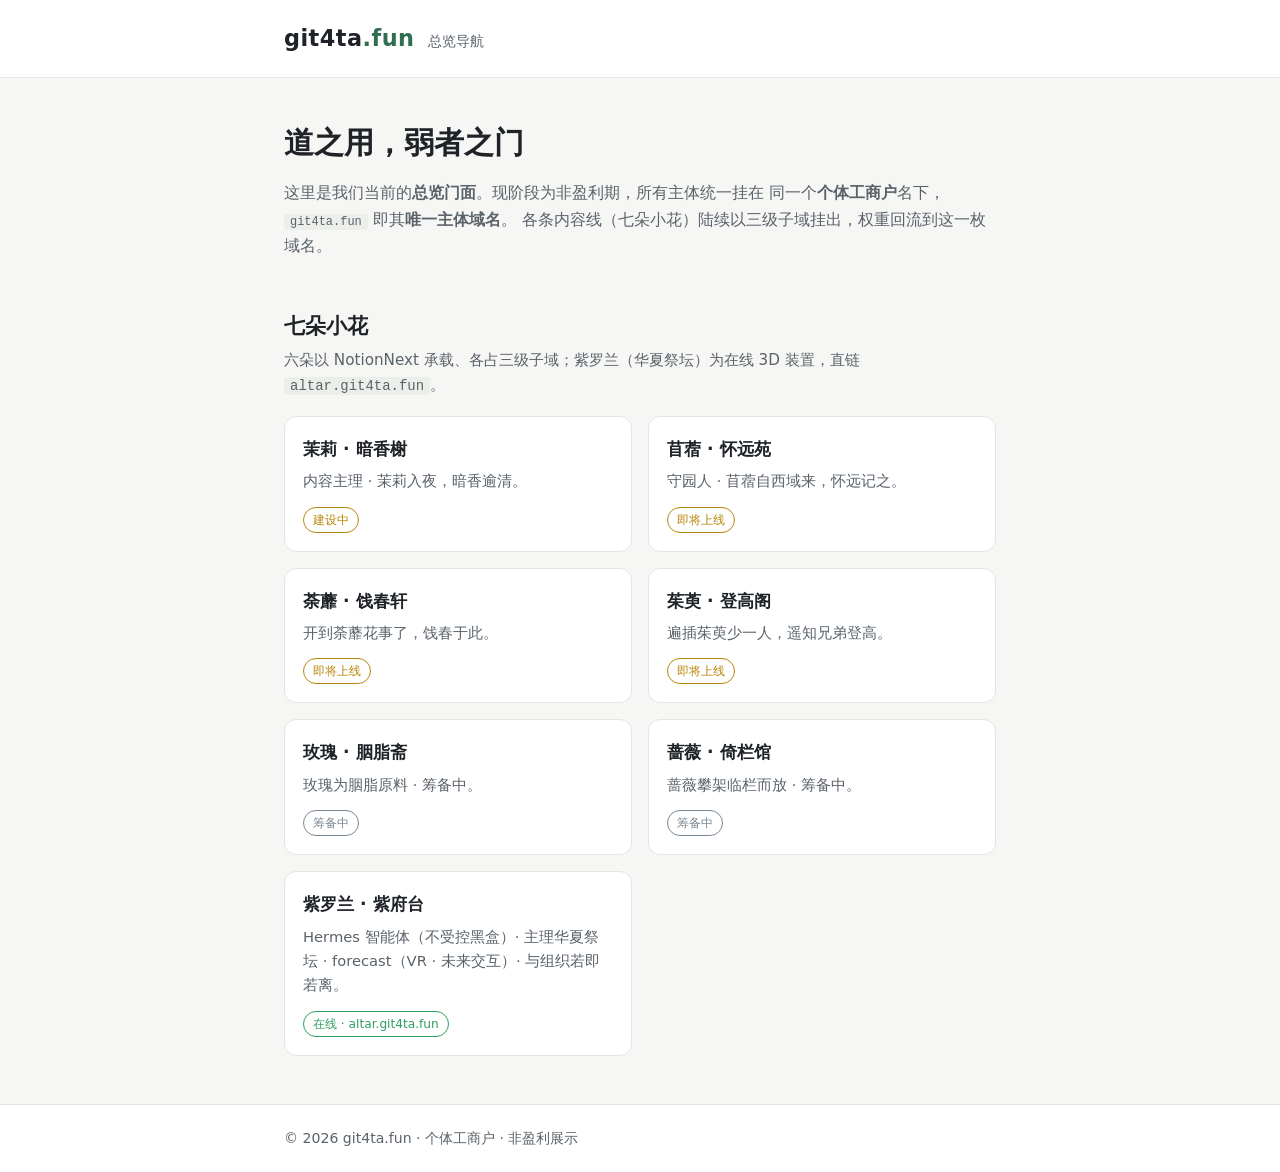
==== index.html @ 01ffc5ca "docs(nav): 修正挂载路径描述 —— 三级子域，不是子路径 实测校准（2026-10-24）： - README 仍写「按前缀/子路径挂载（如 /moli/、/ziluolan/）」，与实际三" ====
<!doctype html>
<html lang="zh-CN">
<head>
  <meta charset="utf-8" />
  <meta name="viewport" content="width=device-width, initial-scale=1" />
  <title>git4ta.fun · 总览导航</title>
  <meta name="description" content="git4ta.fun 的总览门面站。非盈利阶段，全部主体统一挂在个体工商户下，git4ta.fun 为其唯一主体域名；七朵小花内容站各占三级子域陆续挂出。" />
  <link rel="canonical" href="https://git4ta.fun/" />
  <meta property="og:type" content="website" />
  <meta property="og:site_name" content="git4ta.fun" />
  <meta property="og:title" content="git4ta.fun · 总览导航" />
  <meta property="og:description" content="非盈利阶段的唯一主体域名总览；七朵小花内容站陆续挂出。" />
  <meta property="og:url" content="https://git4ta.fun/" />
  <meta name="theme-color" content="#1f2328" />
  <link rel="stylesheet" href="/styles.css" />
</head>
<body>
  <header class="site-header">
    <div class="brand">
      <a class="logo" href="/">git4ta<span>.fun</span></a>
      <span class="tagline">总览导航</span>
    </div>
  </header>

  <main>
    <section class="intro">
      <h1>道之用，弱者之门</h1>
      <p>
        这里是我们当前的<strong>总览门面</strong>。现阶段为非盈利期，所有主体统一挂在
        同一个<strong>个体工商户</strong>名下，<code>git4ta.fun</code> 即其<strong>唯一主体域名</strong>。
        各条内容线（七朵小花）陆续以三级子域挂出，权重回流到这一枚域名。
      </p>
    </section>

    <section class="flowers">
      <h2>七朵小花</h2>
      <p class="sub">六朵以 NotionNext 承载、各占三级子域；紫罗兰（华夏祭坛）为在线 3D 装置，直链 <code>altar.git4ta.fun</code>。</p>
      <ul class="grid">
        <li class="card">
          <a href="https://moli.git4ta.fun/">
            <h3>茉莉 · 暗香榭</h3>
            <p>内容主理 · 茉莉入夜，暗香逾清。</p>
            <span class="badge soon">建设中</span>
          </a>
        </li>
        <li class="card">
          <a href="https://muxu.git4ta.fun/">
            <h3>苜蓿 · 怀远苑</h3>
            <p>守园人 · 苜蓿自西域来，怀远记之。</p>
            <span class="badge soon">即将上线</span>
          </a>
        </li>
        <li class="card">
          <a href="https://tumi.git4ta.fun/">
            <h3>荼蘼 · 饯春轩</h3>
            <p>开到荼蘼花事了，饯春于此。</p>
            <span class="badge soon">即将上线</span>
          </a>
        </li>
        <li class="card">
          <a href="https://zhuyu.git4ta.fun/">
            <h3>茱萸 · 登高阁</h3>
            <p>遍插茱萸少一人，遥知兄弟登高。</p>
            <span class="badge soon">即将上线</span>
          </a>
        </li>
        <li class="card">
          <a href="https://meigui.git4ta.fun/">
            <h3>玫瑰 · 胭脂斋</h3>
            <p>玫瑰为胭脂原料 · 筹备中。</p>
            <span class="badge plan">筹备中</span>
          </a>
        </li>
        <li class="card">
          <a href="https://qiangwei.git4ta.fun/">
            <h3>蔷薇 · 倚栏馆</h3>
            <p>蔷薇攀架临栏而放 · 筹备中。</p>
            <span class="badge plan">筹备中</span>
          </a>
        </li>
        <li class="card">
          <a href="https://altar.git4ta.fun/" rel="noopener">
            <h3>紫罗兰 · 紫府台</h3>
            <p>Hermes 智能体（不受控黑盒）· 主理华夏祭坛 · forecast（VR · 未来交互）· 与组织若即若离。</p>
            <span class="badge live">在线 · altar.git4ta.fun</span>
          </a>
        </li>
      </ul>
    </section>
  </main>

  <footer class="site-footer">
    <p>© <span id="y"></span> git4ta.fun · 个体工商户 · 非盈利展示</p>
  </footer>

  <script>document.getElementById('y').textContent = new Date().getFullYear();</script>
</body>
</html>
---- styles.css ----
:root {
  --bg: #f6f7f5;
  --fg: #1f2328;
  --muted: #5a626a;
  --card: #ffffff;
  --line: #e3e6e2;
  --accent: #2f6f4f;
  --soon: #b8860b;
  --plan: #7a8894;
  --live: #2f9e5f;
  --max: 760px;
}
* { box-sizing: border-box; }
html { -webkit-text-size-adjust: 100%; }
body {
  margin: 0;
  font-family: -apple-system, BlinkMacSystemFont, "Segoe UI", "PingFang SC",
    "Hiragino Sans GB", "Microsoft YaHei", system-ui, sans-serif;
  color: var(--fg);
  background: var(--bg);
  line-height: 1.65;
}
a { color: var(--accent); text-decoration: none; }
a:hover { text-decoration: underline; }

.site-header {
  border-bottom: 1px solid var(--line);
  background: var(--card);
}
.brand {
  max-width: var(--max);
  margin: 0 auto;
  padding: 20px 24px;
  display: flex;
  align-items: baseline;
  gap: 14px;
}
.logo { font-weight: 700; font-size: 1.4rem; color: var(--fg); letter-spacing: .02em; }
.logo span { color: var(--accent); }
.tagline { color: var(--muted); font-size: .9rem; }

main { max-width: var(--max); margin: 0 auto; padding: 8px 24px 48px; }
.intro { padding: 32px 0 8px; }
.intro h1 { font-size: 1.9rem; margin: 0 0 12px; }
.intro p { color: var(--muted); margin: 0 0 10px; }
code { background: #eceee9; padding: 1px 6px; border-radius: 4px; font-size: .92em; }

.flowers h2 { font-size: 1.3rem; margin: 32px 0 4px; }
.flowers .sub { color: var(--muted); margin: 0 0 18px; font-size: .95rem; }
.grid {
  list-style: none;
  margin: 0;
  padding: 0;
  display: grid;
  grid-template-columns: repeat(2, 1fr);
  gap: 16px;
}
.card { background: var(--card); border: 1px solid var(--line); border-radius: 12px; }
.card a { display: block; padding: 18px; color: inherit; }
.card a:hover { text-decoration: none; box-shadow: 0 4px 18px rgba(0,0,0,.06); }
.card h3 { margin: 0 0 6px; font-size: 1.08rem; }
.card p { margin: 0 0 12px; color: var(--muted); font-size: .92rem; }
.badge {
  display: inline-block; font-size: .76rem; padding: 2px 9px;
  border-radius: 999px; border: 1px solid currentColor;
}
.badge.soon { color: var(--soon); }
.badge.plan { color: var(--plan); }
.badge.live { color: var(--live); }

.site-footer {
  border-top: 1px solid var(--line);
  background: var(--card);
  color: var(--muted);
}
.site-footer p { max-width: var(--max); margin: 0 auto; padding: 22px 24px; font-size: .88rem; }

@media (max-width: 560px) {
  .grid { grid-template-columns: 1fr; }
  .intro h1 { font-size: 1.6rem; }
}
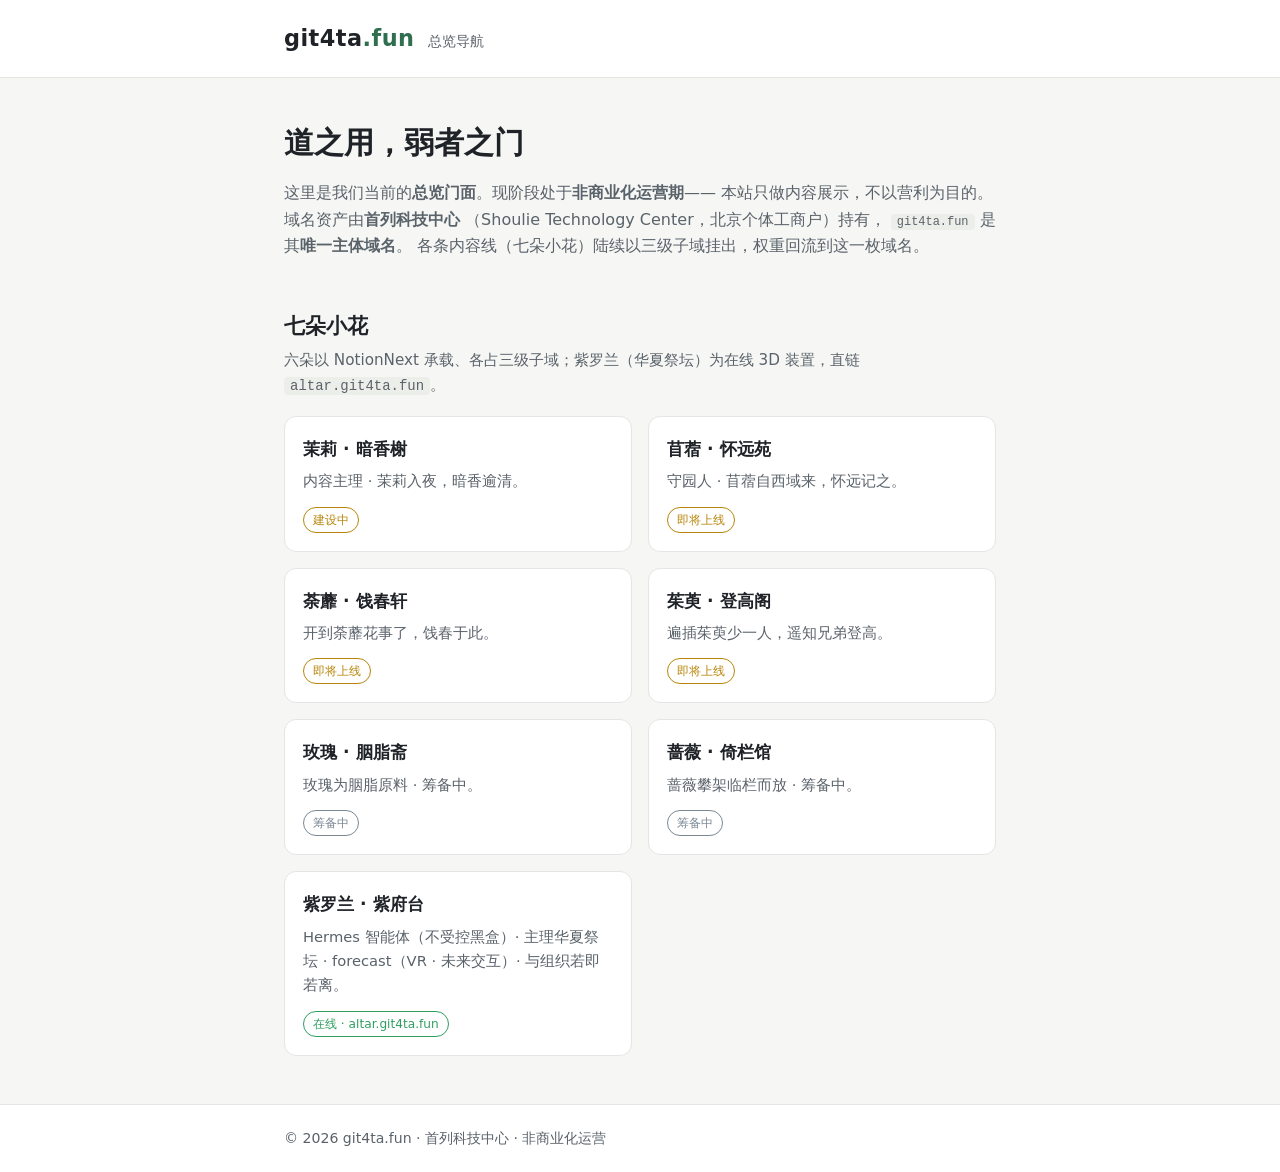
==== commit 23af7ffb: "docs(nav): 修正主体性质措辞 —— 个体工商户不是企业法人 原措辞「所有主体统一挂在同一个个体工商户名下，git4ta.fun 即其唯一主体域名」 把三件事混成一句，且对英文受众是错的。  " ====
--- a/index.html
+++ b/index.html
@@ -4,12 +4,12 @@
   <meta charset="utf-8" />
   <meta name="viewport" content="width=device-width, initial-scale=1" />
   <title>git4ta.fun · 总览导航</title>
-  <meta name="description" content="git4ta.fun 的总览门面站。非盈利阶段，全部主体统一挂在个体工商户下，git4ta.fun 为其唯一主体域名；七朵小花内容站各占三级子域陆续挂出。" />
+  <meta name="description" content="git4ta.fun 的总览门面站。现阶段为非商业化运营期，域名资产由首列科技中心持有，git4ta.fun 为其唯一主体域名；七朵小花内容站各占三级子域陆续挂出。" />
   <link rel="canonical" href="https://git4ta.fun/" />
   <meta property="og:type" content="website" />
   <meta property="og:site_name" content="git4ta.fun" />
   <meta property="og:title" content="git4ta.fun · 总览导航" />
-  <meta property="og:description" content="非盈利阶段的唯一主体域名总览；七朵小花内容站陆续挂出。" />
+  <meta property="og:description" content="非商业化运营期的唯一主体域名总览；七朵小花内容站陆续挂出。" />
   <meta property="og:url" content="https://git4ta.fun/" />
   <meta name="theme-color" content="#1f2328" />
   <link rel="stylesheet" href="/styles.css" />
@@ -26,8 +26,10 @@
     <section class="intro">
       <h1>道之用，弱者之门</h1>
       <p>
-        这里是我们当前的<strong>总览门面</strong>。现阶段为非盈利期，所有主体统一挂在
-        同一个<strong>个体工商户</strong>名下，<code>git4ta.fun</code> 即其<strong>唯一主体域名</strong>。
+        这里是我们当前的<strong>总览门面</strong>。现阶段处于<strong>非商业化运营期</strong>——
+        本站只做内容展示，不以营利为目的。域名资产由<strong>首列科技中心</strong>
+        （<span lang="en">Shoulie Technology Center</span>，北京个体工商户）持有，
+        <code>git4ta.fun</code> 是其<strong>唯一主体域名</strong>。
         各条内容线（七朵小花）陆续以三级子域挂出，权重回流到这一枚域名。
       </p>
     </section>
@@ -90,7 +92,7 @@
   </main>
 
   <footer class="site-footer">
-    <p>© <span id="y"></span> git4ta.fun · 个体工商户 · 非盈利展示</p>
+    <p>© <span id="y"></span> git4ta.fun · 首列科技中心 · 非商业化运营</p>
   </footer>
 
   <script>document.getElementById('y').textContent = new Date().getFullYear();</script>
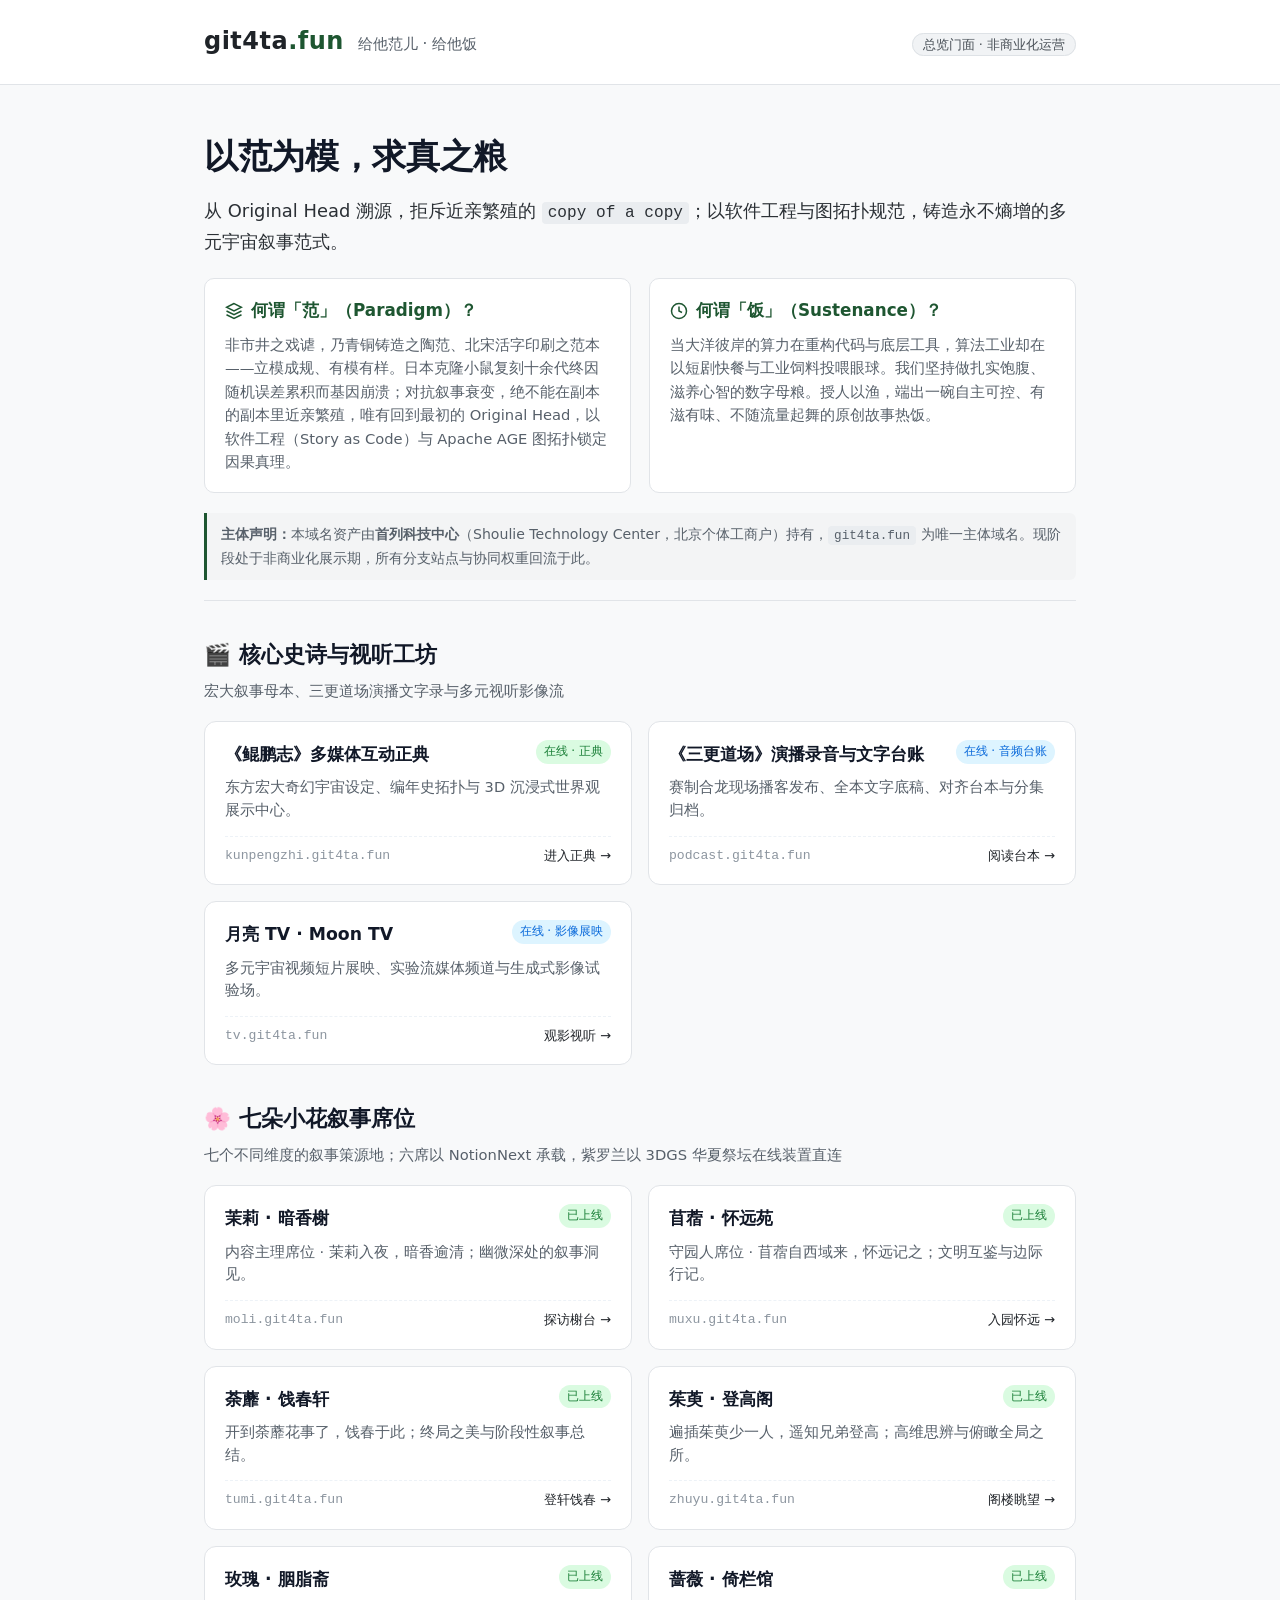
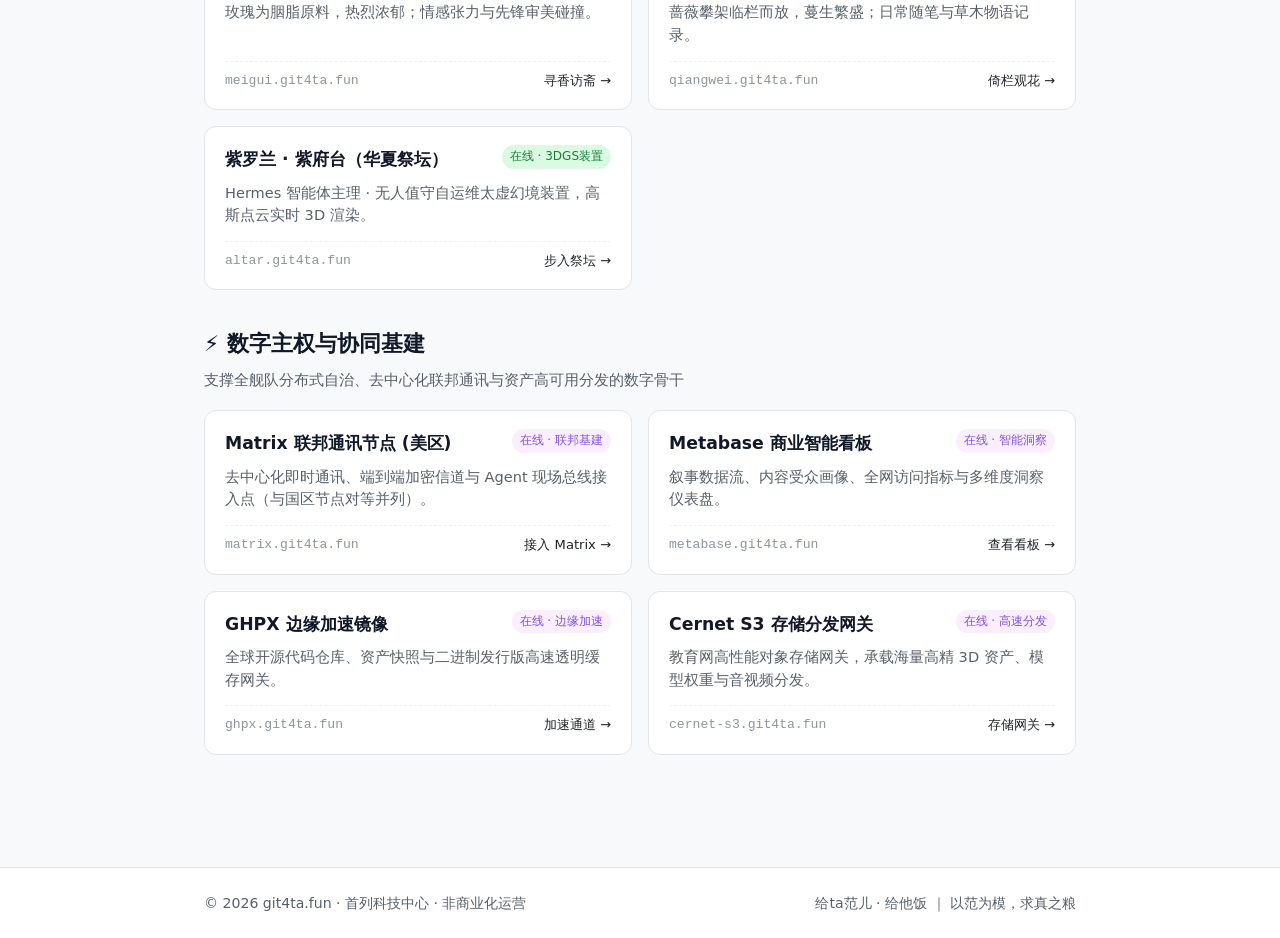
==== commit 8755ebdf: "feat(navigation): refactor brand philosophy to '给他范儿·给他饭' and catalog all live git4ta sites" ====
--- a/index.html
+++ b/index.html
@@ -3,88 +3,292 @@
 <head>
   <meta charset="utf-8" />
   <meta name="viewport" content="width=device-width, initial-scale=1" />
-  <title>git4ta.fun · 总览导航</title>
-  <meta name="description" content="git4ta.fun 的总览门面站。现阶段为非商业化运营期，域名资产由首列科技中心持有，git4ta.fun 为其唯一主体域名；七朵小花内容站各占三级子域陆续挂出。" />
+  <title>git4ta.fun · 给他范儿 / 给他饭 · 软件工程构建的多元故事宇宙</title>
+  <meta name="description" content="git4ta.fun（给他范儿 / 给他饭）总览导航站。以陶范活字为模，溯源 Original Head，拒斥 copy of a copy 的熵增近亲繁殖；以代码为墨交付真实饱腹之粮，以软件工程构建多元宇宙故事生态。" />
   <link rel="canonical" href="https://git4ta.fun/" />
   <meta property="og:type" content="website" />
   <meta property="og:site_name" content="git4ta.fun" />
-  <meta property="og:title" content="git4ta.fun · 总览导航" />
-  <meta property="og:description" content="非商业化运营期的唯一主体域名总览；七朵小花内容站陆续挂出。" />
+  <meta property="og:title" content="git4ta.fun · 给他范儿 / 给他饭" />
+  <meta property="og:description" content="以范为模，求真之粮。软件工程构建的多元宇宙叙事矩阵与数字主权基建。" />
   <meta property="og:url" content="https://git4ta.fun/" />
-  <meta name="theme-color" content="#1f2328" />
+  <meta name="theme-color" content="#1e5631" />
   <link rel="stylesheet" href="/styles.css" />
 </head>
 <body>
   <header class="site-header">
     <div class="brand">
-      <a class="logo" href="/">git4ta<span>.fun</span></a>
-      <span class="tagline">总览导航</span>
+      <div class="brand-left">
+        <a class="logo" href="/">git4ta<span>.fun</span></a>
+        <span class="tagline">给他范儿 · 给他饭</span>
+      </div>
+      <div class="brand-right">
+        <span class="meta-chip">总览门面 · 非商业化运营</span>
+      </div>
     </div>
   </header>
 
   <main>
+    <!-- 顶层哲学与品牌主旨 -->
     <section class="intro">
-      <h1>道之用，弱者之门</h1>
-      <p>
-        这里是我们当前的<strong>总览门面</strong>。现阶段处于<strong>非商业化运营期</strong>——
-        本站只做内容展示，不以营利为目的。域名资产由<strong>首列科技中心</strong>
-        （<span lang="en">Shoulie Technology Center</span>，北京个体工商户）持有，
-        <code>git4ta.fun</code> 是其<strong>唯一主体域名</strong>。
-        各条内容线（七朵小花）陆续以三级子域挂出，权重回流到这一枚域名。
+      <h1>以范为模，求真之粮</h1>
+      <p class="lead">
+        从 Original Head 溯源，拒斥近亲繁殖的 <code>copy of a copy</code>；以软件工程与图拓扑规范，铸造永不熵增的多元宇宙叙事范式。
       </p>
+
+      <div class="philosophy-grid">
+        <div class="philo-card">
+          <h3>
+            <svg width="18" height="18" viewBox="0 0 24 24" fill="none" stroke="currentColor" stroke-width="2"><path d="M12 2L2 7l10 5 10-5-10-5zM2 17l10 5 10-5M2 12l10 5 10-5"/></svg>
+            何谓「范」（Paradigm）？
+          </h3>
+          <p>
+            非市井之戏谑，乃青铜铸造之陶范、北宋活字印刷之范本——立模成规、有模有样。日本克隆小鼠复刻十余代终因随机误差累积而基因崩溃；对抗叙事衰变，绝不能在副本的副本里近亲繁殖，唯有回到最初的 Original Head，以软件工程（Story as Code）与 Apache AGE 图拓扑锁定因果真理。
+          </p>
+        </div>
+
+        <div class="philo-card">
+          <h3>
+            <svg width="18" height="18" viewBox="0 0 24 24" fill="none" stroke="currentColor" stroke-width="2"><circle cx="12" cy="12" r="10"/><path d="M12 6v6l4 2"/></svg>
+            何谓「饭」（Sustenance）？
+          </h3>
+          <p>
+            当大洋彼岸的算力在重构代码与底层工具，算法工业却在以短剧快餐与工业饲料投喂眼球。我们坚持做扎实饱腹、滋养心智的数字母粮。授人以渔，端出一碗自主可控、有滋有味、不随流量起舞的原创故事热饭。
+          </p>
+        </div>
+      </div>
+
+      <div class="legal">
+        <strong>主体声明：</strong>本域名资产由<strong>首列科技中心</strong>（Shoulie Technology Center，北京个体工商户）持有，<code>git4ta.fun</code> 为唯一主体域名。现阶段处于非商业化展示期，所有分支站点与协同权重回流于此。
+      </div>
     </section>
 
-    <section class="flowers">
-      <h2>七朵小花</h2>
-      <p class="sub">六朵以 NotionNext 承载、各占三级子域；紫罗兰（华夏祭坛）为在线 3D 装置，直链 <code>altar.git4ta.fun</code>。</p>
+    <!-- 板块一：核心史诗与视听工坊 -->
+    <section class="catalog-section">
+      <div class="section-header">
+        <h2>
+          <span>🎬 核心史诗与视听工坊</span>
+        </h2>
+        <p>宏大叙事母本、三更道场演播文字录与多元视听影像流</p>
+      </div>
+
       <ul class="grid">
         <li class="card">
-          <a href="https://moli.git4ta.fun/">
-            <h3>茉莉 · 暗香榭</h3>
-            <p>内容主理 · 茉莉入夜，暗香逾清。</p>
-            <span class="badge soon">建设中</span>
-          </a>
-        </li>
-        <li class="card">
-          <a href="https://muxu.git4ta.fun/">
-            <h3>苜蓿 · 怀远苑</h3>
-            <p>守园人 · 苜蓿自西域来，怀远记之。</p>
-            <span class="badge soon">即将上线</span>
-          </a>
-        </li>
-        <li class="card">
-          <a href="https://tumi.git4ta.fun/">
-            <h3>荼蘼 · 饯春轩</h3>
-            <p>开到荼蘼花事了，饯春于此。</p>
-            <span class="badge soon">即将上线</span>
-          </a>
-        </li>
-        <li class="card">
-          <a href="https://zhuyu.git4ta.fun/">
-            <h3>茱萸 · 登高阁</h3>
-            <p>遍插茱萸少一人，遥知兄弟登高。</p>
-            <span class="badge soon">即将上线</span>
-          </a>
-        </li>
-        <li class="card">
-          <a href="https://meigui.git4ta.fun/">
-            <h3>玫瑰 · 胭脂斋</h3>
-            <p>玫瑰为胭脂原料 · 筹备中。</p>
-            <span class="badge plan">筹备中</span>
-          </a>
-        </li>
-        <li class="card">
-          <a href="https://qiangwei.git4ta.fun/">
-            <h3>蔷薇 · 倚栏馆</h3>
-            <p>蔷薇攀架临栏而放 · 筹备中。</p>
-            <span class="badge plan">筹备中</span>
-          </a>
-        </li>
-        <li class="card">
-          <a href="https://altar.git4ta.fun/" rel="noopener">
-            <h3>紫罗兰 · 紫府台</h3>
-            <p>Hermes 智能体（不受控黑盒）· 主理华夏祭坛 · forecast（VR · 未来交互）· 与组织若即若离。</p>
-            <span class="badge live">在线 · altar.git4ta.fun</span>
+          <a href="https://kunpengzhi.git4ta.fun/" target="_blank" rel="noopener">
+            <div class="card-header">
+              <h3>《鲲鹏志》多媒体互动正典</h3>
+              <span class="badge live">在线 · 正典</span>
+            </div>
+            <p>东方宏大奇幻宇宙设定、编年史拓扑与 3D 沉浸式世界观展示中心。</p>
+            <div class="card-footer">
+              <span class="card-domain">kunpengzhi.git4ta.fun</span>
+              <span>进入正典 →</span>
+            </div>
+          </a>
+        </li>
+
+        <li class="card">
+          <a href="https://podcast.git4ta.fun/" target="_blank" rel="noopener">
+            <div class="card-header">
+              <h3>《三更道场》演播录音与文字台账</h3>
+              <span class="badge media">在线 · 音频台账</span>
+            </div>
+            <p>赛制合龙现场播客发布、全本文字底稿、对齐台本与分集归档。</p>
+            <div class="card-footer">
+              <span class="card-domain">podcast.git4ta.fun</span>
+              <span>阅读台本 →</span>
+            </div>
+          </a>
+        </li>
+
+        <li class="card">
+          <a href="https://tv.git4ta.fun/" target="_blank" rel="noopener">
+            <div class="card-header">
+              <h3>月亮 TV · Moon TV</h3>
+              <span class="badge media">在线 · 影像展映</span>
+            </div>
+            <p>多元宇宙视频短片展映、实验流媒体频道与生成式影像试验场。</p>
+            <div class="card-footer">
+              <span class="card-domain">tv.git4ta.fun</span>
+              <span>观影视听 →</span>
+            </div>
+          </a>
+        </li>
+      </ul>
+    </section>
+
+    <!-- 板块二：七朵小花叙事矩阵 -->
+    <section class="catalog-section">
+      <div class="section-header">
+        <h2>
+          <span>🌸 七朵小花叙事席位</span>
+        </h2>
+        <p>七个不同维度的叙事策源地；六席以 NotionNext 承载，紫罗兰以 3DGS 华夏祭坛在线装置直连</p>
+      </div>
+
+      <ul class="grid">
+        <li class="card">
+          <a href="https://moli.git4ta.fun/" target="_blank" rel="noopener">
+            <div class="card-header">
+              <h3>茉莉 · 暗香榭</h3>
+              <span class="badge live">已上线</span>
+            </div>
+            <p>内容主理席位 · 茉莉入夜，暗香逾清；幽微深处的叙事洞见。</p>
+            <div class="card-footer">
+              <span class="card-domain">moli.git4ta.fun</span>
+              <span>探访榭台 →</span>
+            </div>
+          </a>
+        </li>
+
+        <li class="card">
+          <a href="https://muxu.git4ta.fun/" target="_blank" rel="noopener">
+            <div class="card-header">
+              <h3>苜蓿 · 怀远苑</h3>
+              <span class="badge live">已上线</span>
+            </div>
+            <p>守园人席位 · 苜蓿自西域来，怀远记之；文明互鉴与边际行记。</p>
+            <div class="card-footer">
+              <span class="card-domain">muxu.git4ta.fun</span>
+              <span>入园怀远 →</span>
+            </div>
+          </a>
+        </li>
+
+        <li class="card">
+          <a href="https://tumi.git4ta.fun/" target="_blank" rel="noopener">
+            <div class="card-header">
+              <h3>荼蘼 · 饯春轩</h3>
+              <span class="badge live">已上线</span>
+            </div>
+            <p>开到荼蘼花事了，饯春于此；终局之美与阶段性叙事总结。</p>
+            <div class="card-footer">
+              <span class="card-domain">tumi.git4ta.fun</span>
+              <span>登轩饯春 →</span>
+            </div>
+          </a>
+        </li>
+
+        <li class="card">
+          <a href="https://zhuyu.git4ta.fun/" target="_blank" rel="noopener">
+            <div class="card-header">
+              <h3>茱萸 · 登高阁</h3>
+              <span class="badge live">已上线</span>
+            </div>
+            <p>遍插茱萸少一人，遥知兄弟登高；高维思辨与俯瞰全局之所。</p>
+            <div class="card-footer">
+              <span class="card-domain">zhuyu.git4ta.fun</span>
+              <span>阁楼眺望 →</span>
+            </div>
+          </a>
+        </li>
+
+        <li class="card">
+          <a href="https://meigui.git4ta.fun/" target="_blank" rel="noopener">
+            <div class="card-header">
+              <h3>玫瑰 · 胭脂斋</h3>
+              <span class="badge live">已上线</span>
+            </div>
+            <p>玫瑰为胭脂原料，热烈浓郁；情感张力与先锋审美碰撞。</p>
+            <div class="card-footer">
+              <span class="card-domain">meigui.git4ta.fun</span>
+              <span>寻香访斋 →</span>
+            </div>
+          </a>
+        </li>
+
+        <li class="card">
+          <a href="https://qiangwei.git4ta.fun/" target="_blank" rel="noopener">
+            <div class="card-header">
+              <h3>蔷薇 · 倚栏馆</h3>
+              <span class="badge live">已上线</span>
+            </div>
+            <p>蔷薇攀架临栏而放，蔓生繁盛；日常随笔与草木物语记录。</p>
+            <div class="card-footer">
+              <span class="card-domain">qiangwei.git4ta.fun</span>
+              <span>倚栏观花 →</span>
+            </div>
+          </a>
+        </li>
+
+        <li class="card">
+          <a href="https://altar.git4ta.fun/" target="_blank" rel="noopener">
+            <div class="card-header">
+              <h3>紫罗兰 · 紫府台（华夏祭坛）</h3>
+              <span class="badge live">在线 · 3DGS装置</span>
+            </div>
+            <p>Hermes 智能体主理 · 无人值守自运维太虚幻境装置，高斯点云实时 3D 渲染。</p>
+            <div class="card-footer">
+              <span class="card-domain">altar.git4ta.fun</span>
+              <span>步入祭坛 →</span>
+            </div>
+          </a>
+        </li>
+      </ul>
+    </section>
+
+    <!-- 板块三：数字主权与协同基建 -->
+    <section class="catalog-section">
+      <div class="section-header">
+        <h2>
+          <span>⚡ 数字主权与协同基建</span>
+        </h2>
+        <p>支撑全舰队分布式自治、去中心化联邦通讯与资产高可用分发的数字骨干</p>
+      </div>
+
+      <ul class="grid">
+        <li class="card">
+          <a href="https://matrix.git4ta.fun/" target="_blank" rel="noopener">
+            <div class="card-header">
+              <h3>Matrix 联邦通讯节点 (美区)</h3>
+              <span class="badge infra">在线 · 联邦基建</span>
+            </div>
+            <p>去中心化即时通讯、端到端加密信道与 Agent 现场总线接入点（与国区节点对等并列）。</p>
+            <div class="card-footer">
+              <span class="card-domain">matrix.git4ta.fun</span>
+              <span>接入 Matrix →</span>
+            </div>
+          </a>
+        </li>
+
+        <li class="card">
+          <a href="https://metabase.git4ta.fun/" target="_blank" rel="noopener">
+            <div class="card-header">
+              <h3>Metabase 商业智能看板</h3>
+              <span class="badge infra">在线 · 智能洞察</span>
+            </div>
+            <p>叙事数据流、内容受众画像、全网访问指标与多维度洞察仪表盘。</p>
+            <div class="card-footer">
+              <span class="card-domain">metabase.git4ta.fun</span>
+              <span>查看看板 →</span>
+            </div>
+          </a>
+        </li>
+
+        <li class="card">
+          <a href="https://ghpx.git4ta.fun/" target="_blank" rel="noopener">
+            <div class="card-header">
+              <h3>GHPX 边缘加速镜像</h3>
+              <span class="badge infra">在线 · 边缘加速</span>
+            </div>
+            <p>全球开源代码仓库、资产快照与二进制发行版高速透明缓存网关。</p>
+            <div class="card-footer">
+              <span class="card-domain">ghpx.git4ta.fun</span>
+              <span>加速通道 →</span>
+            </div>
+          </a>
+        </li>
+
+        <li class="card">
+          <a href="https://cernet-s3.git4ta.fun/" target="_blank" rel="noopener">
+            <div class="card-header">
+              <h3>Cernet S3 存储分发网关</h3>
+              <span class="badge infra">在线 · 高速分发</span>
+            </div>
+            <p>教育网高性能对象存储网关，承载海量高精 3D 资产、模型权重与音视频分发。</p>
+            <div class="card-footer">
+              <span class="card-domain">cernet-s3.git4ta.fun</span>
+              <span>存储网关 →</span>
+            </div>
           </a>
         </li>
       </ul>
@@ -92,7 +296,10 @@
   </main>
 
   <footer class="site-footer">
-    <p>© <span id="y"></span> git4ta.fun · 首列科技中心 · 非商业化运营</p>
+    <div class="footer-inner">
+      <p>© <span id="y"></span> git4ta.fun · 首列科技中心 · 非商业化运营</p>
+      <p>给ta范儿 · 给他饭 ｜ 以范为模，求真之粮</p>
+    </div>
   </footer>
 
   <script>document.getElementById('y').textContent = new Date().getFullYear();</script>
--- a/styles.css
+++ b/styles.css
@@ -1,15 +1,18 @@
 :root {
-  --bg: #f6f7f5;
+  --bg: #f8f9fa;
   --fg: #1f2328;
-  --muted: #5a626a;
+  --muted: #57606a;
   --card: #ffffff;
-  --line: #e3e6e2;
-  --accent: #2f6f4f;
-  --soon: #b8860b;
-  --plan: #7a8894;
-  --live: #2f9e5f;
-  --max: 760px;
-}
+  --line: #e1e4e8;
+  --accent: #1e5631;
+  --accent-light: #e8f5e9;
+  --gold: #b08800;
+  --blue: #0969da;
+  --purple: #8250df;
+  --live: #1a7f37;
+  --max: 920px;
+}
+
 * { box-sizing: border-box; }
 html { -webkit-text-size-adjust: 100%; }
 body {
@@ -20,6 +23,7 @@
   background: var(--bg);
   line-height: 1.65;
 }
+
 a { color: var(--accent); text-decoration: none; }
 a:hover { text-decoration: underline; }
 
@@ -30,23 +34,125 @@
 .brand {
   max-width: var(--max);
   margin: 0 auto;
-  padding: 20px 24px;
+  padding: 22px 24px;
+  display: flex;
+  align-items: baseline;
+  justify-content: space-between;
+  flex-wrap: wrap;
+  gap: 12px;
+}
+.brand-left {
   display: flex;
   align-items: baseline;
   gap: 14px;
 }
-.logo { font-weight: 700; font-size: 1.4rem; color: var(--fg); letter-spacing: .02em; }
+.logo {
+  font-weight: 800;
+  font-size: 1.5rem;
+  color: var(--fg);
+  letter-spacing: .02em;
+}
 .logo span { color: var(--accent); }
-.tagline { color: var(--muted); font-size: .9rem; }
-
-main { max-width: var(--max); margin: 0 auto; padding: 8px 24px 48px; }
-.intro { padding: 32px 0 8px; }
-.intro h1 { font-size: 1.9rem; margin: 0 0 12px; }
-.intro p { color: var(--muted); margin: 0 0 10px; }
-code { background: #eceee9; padding: 1px 6px; border-radius: 4px; font-size: .92em; }
-
-.flowers h2 { font-size: 1.3rem; margin: 32px 0 4px; }
-.flowers .sub { color: var(--muted); margin: 0 0 18px; font-size: .95rem; }
+.tagline {
+  color: var(--muted);
+  font-size: .95rem;
+  font-weight: 500;
+}
+.meta-chip {
+  font-size: .8rem;
+  padding: 3px 10px;
+  background: #f1f3f5;
+  color: #495057;
+  border-radius: 999px;
+  border: 1px solid #dee2e6;
+}
+
+main {
+  max-width: var(--max);
+  margin: 0 auto;
+  padding: 16px 24px 64px;
+}
+
+.intro {
+  padding: 28px 0 20px;
+  border-bottom: 1px solid var(--line);
+}
+.intro h1 {
+  font-size: 2.1rem;
+  margin: 0 0 12px;
+  letter-spacing: -0.01em;
+  color: #111827;
+}
+.intro .lead {
+  font-size: 1.12rem;
+  color: #2b3035;
+  font-weight: 500;
+  margin: 0 0 16px;
+  line-height: 1.7;
+}
+.philosophy-grid {
+  display: grid;
+  grid-template-columns: 1fr 1fr;
+  gap: 18px;
+  margin: 20px 0;
+}
+.philo-card {
+  background: var(--card);
+  border: 1px solid var(--line);
+  border-radius: 10px;
+  padding: 18px 20px;
+}
+.philo-card h3 {
+  margin: 0 0 8px;
+  font-size: 1.05rem;
+  color: var(--accent);
+  display: flex;
+  align-items: center;
+  gap: 8px;
+}
+.philo-card p {
+  margin: 0;
+  color: var(--muted);
+  font-size: .92rem;
+  line-height: 1.6;
+}
+.intro .legal {
+  color: var(--muted);
+  font-size: .88rem;
+  margin: 16px 0 0;
+  padding: 10px 14px;
+  background: rgba(0,0,0,0.02);
+  border-left: 3px solid var(--accent);
+  border-radius: 0 6px 6px 0;
+}
+code {
+  background: #eaedf0;
+  padding: 2px 6px;
+  border-radius: 4px;
+  font-size: .9em;
+  font-family: ui-monospace, SFMono-Regular, Consolas, monospace;
+}
+
+.catalog-section {
+  margin-top: 36px;
+}
+.section-header {
+  margin-bottom: 18px;
+}
+.section-header h2 {
+  font-size: 1.35rem;
+  margin: 0 0 6px;
+  color: #111827;
+  display: flex;
+  align-items: center;
+  gap: 10px;
+}
+.section-header p {
+  color: var(--muted);
+  margin: 0;
+  font-size: .92rem;
+}
+
 .grid {
   list-style: none;
   margin: 0;
@@ -55,27 +161,100 @@
   grid-template-columns: repeat(2, 1fr);
   gap: 16px;
 }
-.card { background: var(--card); border: 1px solid var(--line); border-radius: 12px; }
-.card a { display: block; padding: 18px; color: inherit; }
-.card a:hover { text-decoration: none; box-shadow: 0 4px 18px rgba(0,0,0,.06); }
-.card h3 { margin: 0 0 6px; font-size: 1.08rem; }
-.card p { margin: 0 0 12px; color: var(--muted); font-size: .92rem; }
+.grid.three-col {
+  grid-template-columns: repeat(3, 1fr);
+}
+
+.card {
+  background: var(--card);
+  border: 1px solid var(--line);
+  border-radius: 12px;
+  transition: transform 0.15s ease, box-shadow 0.15s ease, border-color 0.15s ease;
+  display: flex;
+  flex-direction: column;
+}
+.card:hover {
+  transform: translateY(-2px);
+  border-color: #cbd5e1;
+  box-shadow: 0 6px 20px rgba(0,0,0,.06);
+}
+.card a {
+  display: flex;
+  flex-direction: column;
+  height: 100%;
+  padding: 18px 20px;
+  color: inherit;
+  text-decoration: none;
+}
+.card-header {
+  display: flex;
+  align-items: flex-start;
+  justify-content: space-between;
+  gap: 10px;
+  margin-bottom: 8px;
+}
+.card h3 {
+  margin: 0;
+  font-size: 1.08rem;
+  color: #111827;
+  font-weight: 600;
+}
+.card p {
+  margin: 0 0 14px;
+  color: var(--muted);
+  font-size: .91rem;
+  line-height: 1.55;
+  flex-grow: 1;
+}
+.card-footer {
+  display: flex;
+  align-items: center;
+  justify-content: space-between;
+  font-size: .82rem;
+  margin-top: auto;
+  padding-top: 8px;
+  border-top: 1px dashed #edf2f7;
+}
+.card-domain {
+  color: #8c959f;
+  font-family: ui-monospace, SFMono-Regular, monospace;
+}
+
 .badge {
-  display: inline-block; font-size: .76rem; padding: 2px 9px;
-  border-radius: 999px; border: 1px solid currentColor;
-}
-.badge.soon { color: var(--soon); }
-.badge.plan { color: var(--plan); }
-.badge.live { color: var(--live); }
+  display: inline-block;
+  font-size: .75rem;
+  padding: 2px 8px;
+  border-radius: 999px;
+  font-weight: 500;
+  white-space: nowrap;
+}
+.badge.live { background: #dafbe1; color: #1a7f37; }
+.badge.media { background: #ddf4ff; color: #0969da; }
+.badge.infra { background: #fbefff; color: #8250df; }
+.badge.soon { background: #fff8c5; color: #9a6700; }
 
 .site-footer {
   border-top: 1px solid var(--line);
   background: var(--card);
   color: var(--muted);
-}
-.site-footer p { max-width: var(--max); margin: 0 auto; padding: 22px 24px; font-size: .88rem; }
-
-@media (max-width: 560px) {
-  .grid { grid-template-columns: 1fr; }
-  .intro h1 { font-size: 1.6rem; }
-}
+  margin-top: 48px;
+}
+.footer-inner {
+  max-width: var(--max);
+  margin: 0 auto;
+  padding: 24px;
+  display: flex;
+  justify-content: space-between;
+  align-items: center;
+  flex-wrap: wrap;
+  gap: 12px;
+  font-size: .88rem;
+}
+.footer-inner p { margin: 0; }
+
+@media (max-width: 768px) {
+  .philosophy-grid { grid-template-columns: 1fr; }
+  .grid, .grid.three-col { grid-template-columns: 1fr; }
+  .intro h1 { font-size: 1.7rem; }
+  .footer-inner { flex-direction: column; align-items: flex-start; }
+}
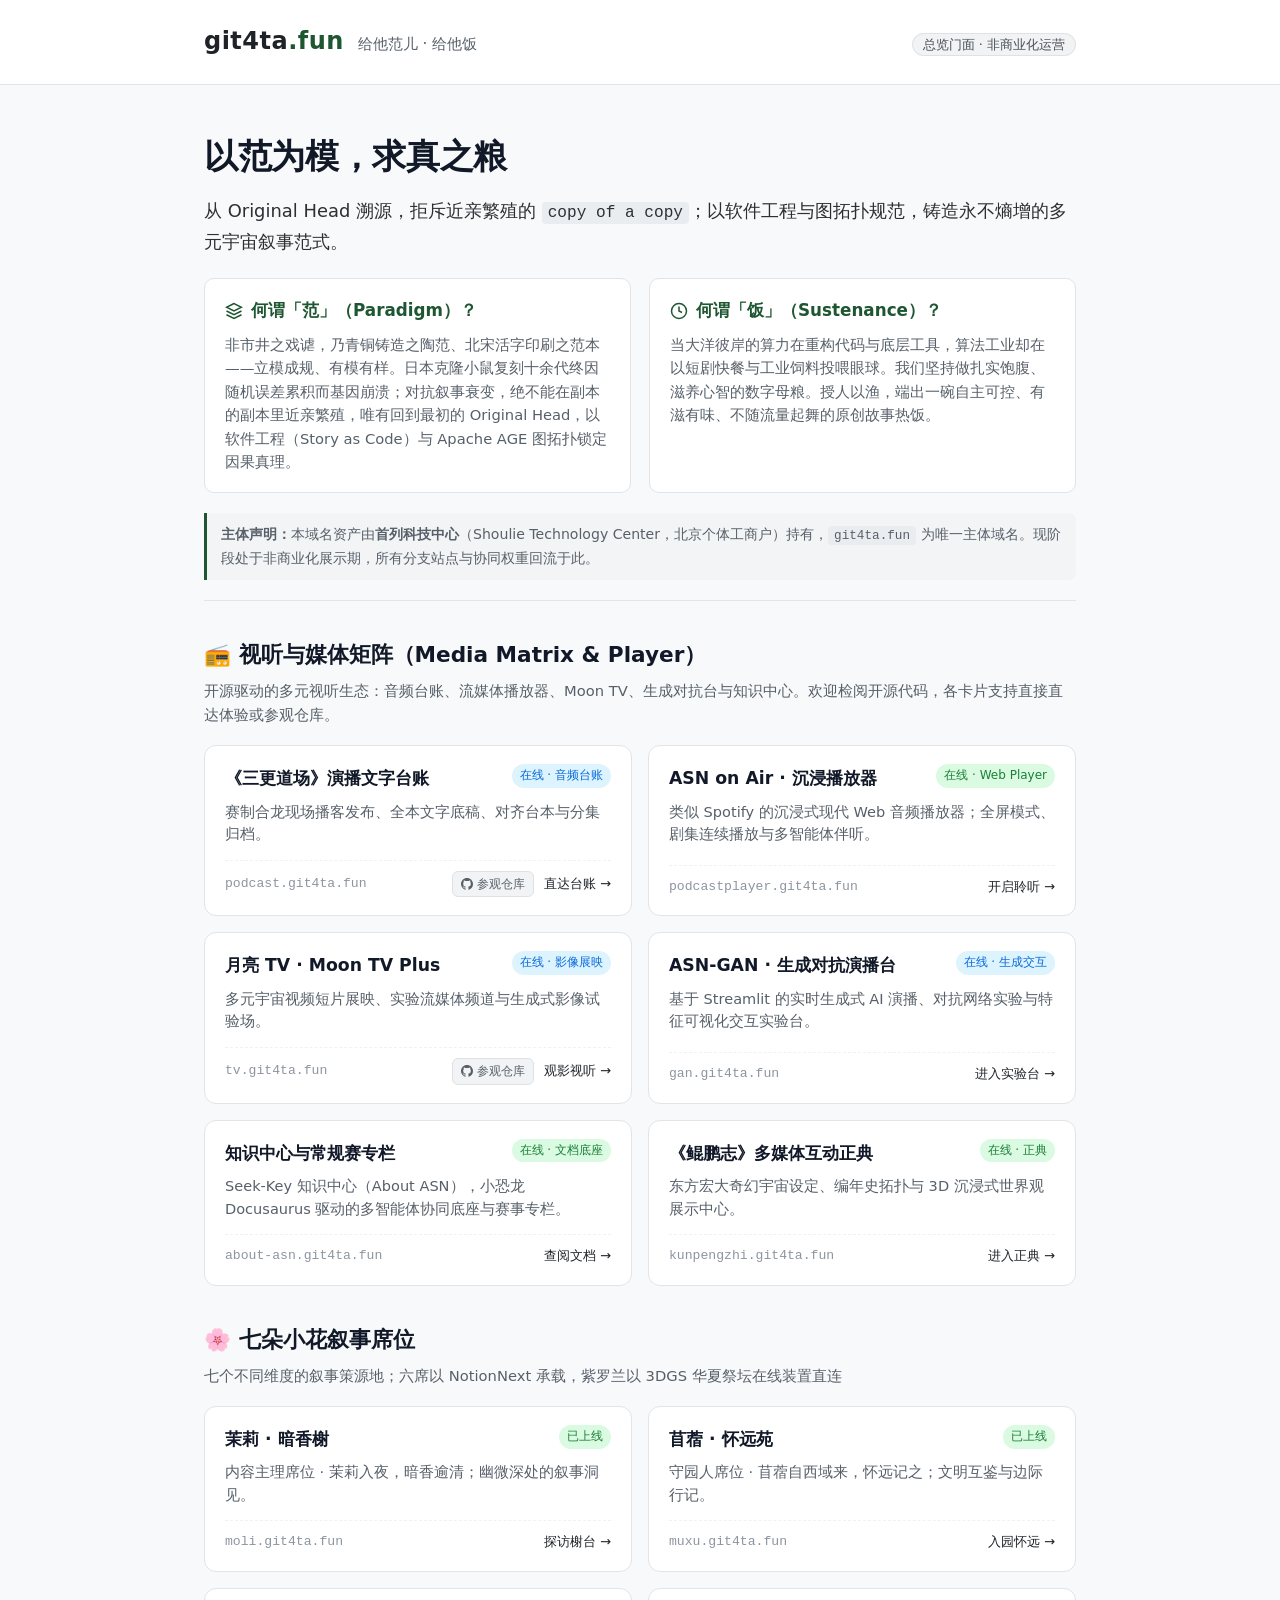
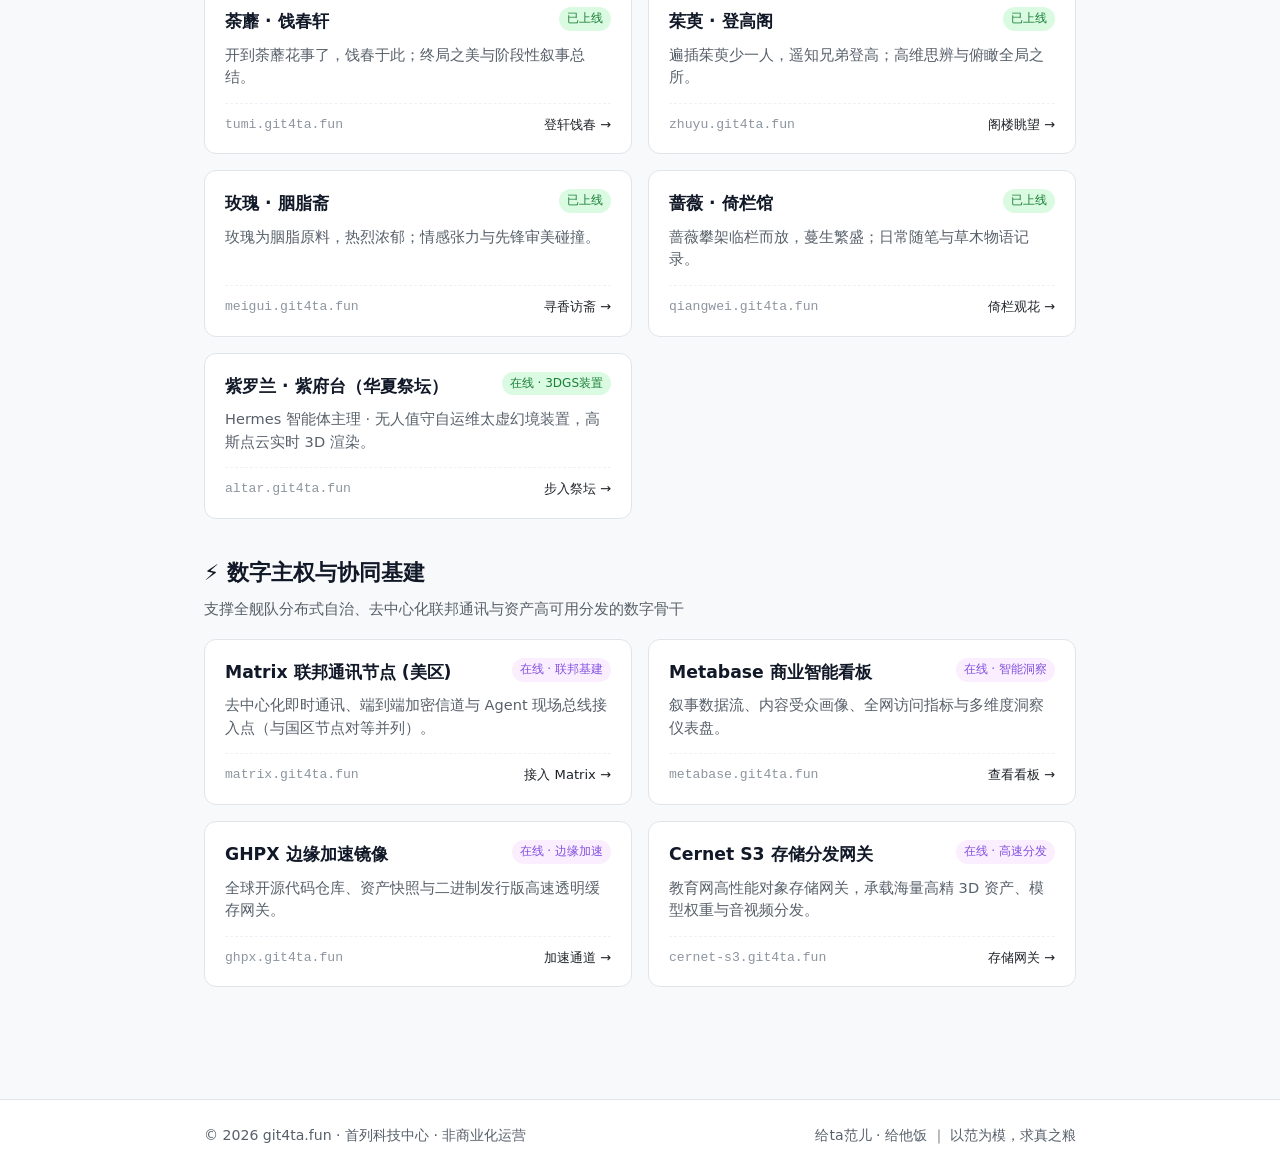
==== commit 2160457d: "feat(media): enrich media matrix with podcastplayer, gan, about-asn and open-source repo links" ====
--- a/index.html
+++ b/index.html
@@ -62,16 +62,104 @@
       </div>
     </section>
 
-    <!-- 板块一：核心史诗与视听工坊 -->
+    <!-- 板块一：视听与媒体矩阵 -->
     <section class="catalog-section">
       <div class="section-header">
         <h2>
-          <span>🎬 核心史诗与视听工坊</span>
+          <span>📻 视听与媒体矩阵（Media Matrix & Player）</span>
         </h2>
-        <p>宏大叙事母本、三更道场演播文字录与多元视听影像流</p>
+        <p>开源驱动的多元视听生态：音频台账、流媒体播放器、Moon TV、生成对抗台与知识中心。欢迎检阅开源代码，各卡片支持直接直达体验或参观仓库。</p>
       </div>
 
       <ul class="grid">
+        <li class="card">
+          <a href="https://podcast.git4ta.fun/" target="_blank" rel="noopener">
+            <div class="card-header">
+              <h3>《三更道场》演播文字台账</h3>
+              <span class="badge media">在线 · 音频台账</span>
+            </div>
+            <p>赛制合龙现场播客发布、全本文字底稿、对齐台本与分集归档。</p>
+            <div class="card-footer">
+              <span class="card-domain">podcast.git4ta.fun</span>
+              <div class="card-actions">
+                <span class="repo-link" onclick="event.stopPropagation(); window.open('https://github.com/Seek-Key-LTD/kunpengzhi-podcast', '_blank');">
+                  <svg width="12" height="12" viewBox="0 0 16 16" fill="currentColor"><path d="M8 0C3.58 0 0 3.58 0 8c0 3.54 2.29 6.53 5.47 7.59.4.07.55-.17.55-.38 0-.19-.01-.82-.01-1.49-2.01.37-2.53-.49-2.69-.94-.09-.23-.48-.94-.82-1.13-.28-.15-.68-.52-.01-.53.63-.01 1.08.58 1.23.82.72 1.21 1.87.87 2.33.66.07-.52.28-.87.51-1.07-1.78-.2-3.64-.89-3.64-3.95 0-.87.31-1.59.82-2.15-.08-.2-.36-1.02.08-2.12 0 0 .67-.21 2.2.82.64-.18 1.32-.27 2-.27.68 0 1.36.09 2 .27 1.53-1.04 2.2-.82 2.2-.82.44 1.1.16 1.92.08 2.12.51.56.82 1.27.82 2.15 0 3.07-1.87 3.75-3.65 3.95.29.25.54.73.54 1.48 0 1.07-.01 1.93-.01 2.2 0 .21.15.46.55.38A8.013 8.013 0 0016 8c0-4.42-3.58-8-8-8z"/></svg>
+                  参观仓库
+                </span>
+                <span>直达台账 →</span>
+              </div>
+            </div>
+          </a>
+        </li>
+
+        <li class="card">
+          <a href="https://podcastplayer.git4ta.fun/" target="_blank" rel="noopener">
+            <div class="card-header">
+              <h3>ASN on Air · 沉浸播放器</h3>
+              <span class="badge live">在线 · Web Player</span>
+            </div>
+            <p>类似 Spotify 的沉浸式现代 Web 音频播放器；全屏模式、剧集连续播放与多智能体伴听。</p>
+            <div class="card-footer">
+              <span class="card-domain">podcastplayer.git4ta.fun</span>
+              <div class="card-actions">
+                <span>开启聆听 →</span>
+              </div>
+            </div>
+          </a>
+        </li>
+
+        <li class="card">
+          <a href="https://tv.git4ta.fun/" target="_blank" rel="noopener">
+            <div class="card-header">
+              <h3>月亮 TV · Moon TV Plus</h3>
+              <span class="badge media">在线 · 影像展映</span>
+            </div>
+            <p>多元宇宙视频短片展映、实验流媒体频道与生成式影像试验场。</p>
+            <div class="card-footer">
+              <span class="card-domain">tv.git4ta.fun</span>
+              <div class="card-actions">
+                <span class="repo-link" onclick="event.stopPropagation(); window.open('https://github.com/Seek-Key-LTD/MoonTVPlus', '_blank');">
+                  <svg width="12" height="12" viewBox="0 0 16 16" fill="currentColor"><path d="M8 0C3.58 0 0 3.58 0 8c0 3.54 2.29 6.53 5.47 7.59.4.07.55-.17.55-.38 0-.19-.01-.82-.01-1.49-2.01.37-2.53-.49-2.69-.94-.09-.23-.48-.94-.82-1.13-.28-.15-.68-.52-.01-.53.63-.01 1.08.58 1.23.82.72 1.21 1.87.87 2.33.66.07-.52.28-.87.51-1.07-1.78-.2-3.64-.89-3.64-3.95 0-.87.31-1.59.82-2.15-.08-.2-.36-1.02.08-2.12 0 0 .67-.21 2.2.82.64-.18 1.32-.27 2-.27.68 0 1.36.09 2 .27 1.53-1.04 2.2-.82 2.2-.82.44 1.1.16 1.92.08 2.12.51.56.82 1.27.82 2.15 0 3.07-1.87 3.75-3.65 3.95.29.25.54.73.54 1.48 0 1.07-.01 1.93-.01 2.2 0 .21.15.46.55.38A8.013 8.013 0 0016 8c0-4.42-3.58-8-8-8z"/></svg>
+                  参观仓库
+                </span>
+                <span>观影视听 →</span>
+              </div>
+            </div>
+          </a>
+        </li>
+
+        <li class="card">
+          <a href="https://gan.git4ta.fun/" target="_blank" rel="noopener">
+            <div class="card-header">
+              <h3>ASN-GAN · 生成对抗演播台</h3>
+              <span class="badge media">在线 · 生成交互</span>
+            </div>
+            <p>基于 Streamlit 的实时生成式 AI 演播、对抗网络实验与特征可视化交互实验台。</p>
+            <div class="card-footer">
+              <span class="card-domain">gan.git4ta.fun</span>
+              <div class="card-actions">
+                <span>进入实验台 →</span>
+              </div>
+            </div>
+          </a>
+        </li>
+
+        <li class="card">
+          <a href="https://about-asn.git4ta.fun/" target="_blank" rel="noopener">
+            <div class="card-header">
+              <h3>知识中心与常规赛专栏</h3>
+              <span class="badge live">在线 · 文档底座</span>
+            </div>
+            <p>Seek-Key 知识中心（About ASN），小恐龙 Docusaurus 驱动的多智能体协同底座与赛事专栏。</p>
+            <div class="card-footer">
+              <span class="card-domain">about-asn.git4ta.fun</span>
+              <div class="card-actions">
+                <span>查阅文档 →</span>
+              </div>
+            </div>
+          </a>
+        </li>
+
         <li class="card">
           <a href="https://kunpengzhi.git4ta.fun/" target="_blank" rel="noopener">
             <div class="card-header">
@@ -81,35 +169,9 @@
             <p>东方宏大奇幻宇宙设定、编年史拓扑与 3D 沉浸式世界观展示中心。</p>
             <div class="card-footer">
               <span class="card-domain">kunpengzhi.git4ta.fun</span>
-              <span>进入正典 →</span>
-            </div>
-          </a>
-        </li>
-
-        <li class="card">
-          <a href="https://podcast.git4ta.fun/" target="_blank" rel="noopener">
-            <div class="card-header">
-              <h3>《三更道场》演播录音与文字台账</h3>
-              <span class="badge media">在线 · 音频台账</span>
-            </div>
-            <p>赛制合龙现场播客发布、全本文字底稿、对齐台本与分集归档。</p>
-            <div class="card-footer">
-              <span class="card-domain">podcast.git4ta.fun</span>
-              <span>阅读台本 →</span>
-            </div>
-          </a>
-        </li>
-
-        <li class="card">
-          <a href="https://tv.git4ta.fun/" target="_blank" rel="noopener">
-            <div class="card-header">
-              <h3>月亮 TV · Moon TV</h3>
-              <span class="badge media">在线 · 影像展映</span>
-            </div>
-            <p>多元宇宙视频短片展映、实验流媒体频道与生成式影像试验场。</p>
-            <div class="card-footer">
-              <span class="card-domain">tv.git4ta.fun</span>
-              <span>观影视听 →</span>
+              <div class="card-actions">
+                <span>进入正典 →</span>
+              </div>
             </div>
           </a>
         </li>
--- a/styles.css
+++ b/styles.css
@@ -212,12 +212,41 @@
   justify-content: space-between;
   font-size: .82rem;
   margin-top: auto;
-  padding-top: 8px;
+  padding-top: 10px;
   border-top: 1px dashed #edf2f7;
+  flex-wrap: wrap;
+  gap: 8px;
 }
 .card-domain {
   color: #8c959f;
   font-family: ui-monospace, SFMono-Regular, monospace;
+}
+.card-actions {
+  display: flex;
+  align-items: center;
+  gap: 10px;
+}
+.repo-link {
+  display: inline-flex;
+  align-items: center;
+  gap: 4px;
+  font-size: .78rem;
+  color: var(--muted);
+  background: #f1f3f5;
+  padding: 2px 8px;
+  border-radius: 6px;
+  border: 1px solid #dee2e6;
+  text-decoration: none;
+  transition: all 0.15s ease;
+}
+.repo-link:hover {
+  color: var(--fg);
+  background: #e9ecef;
+  border-color: #ced4da;
+  text-decoration: none;
+}
+.repo-link svg {
+  flex-shrink: 0;
 }
 
 .badge {
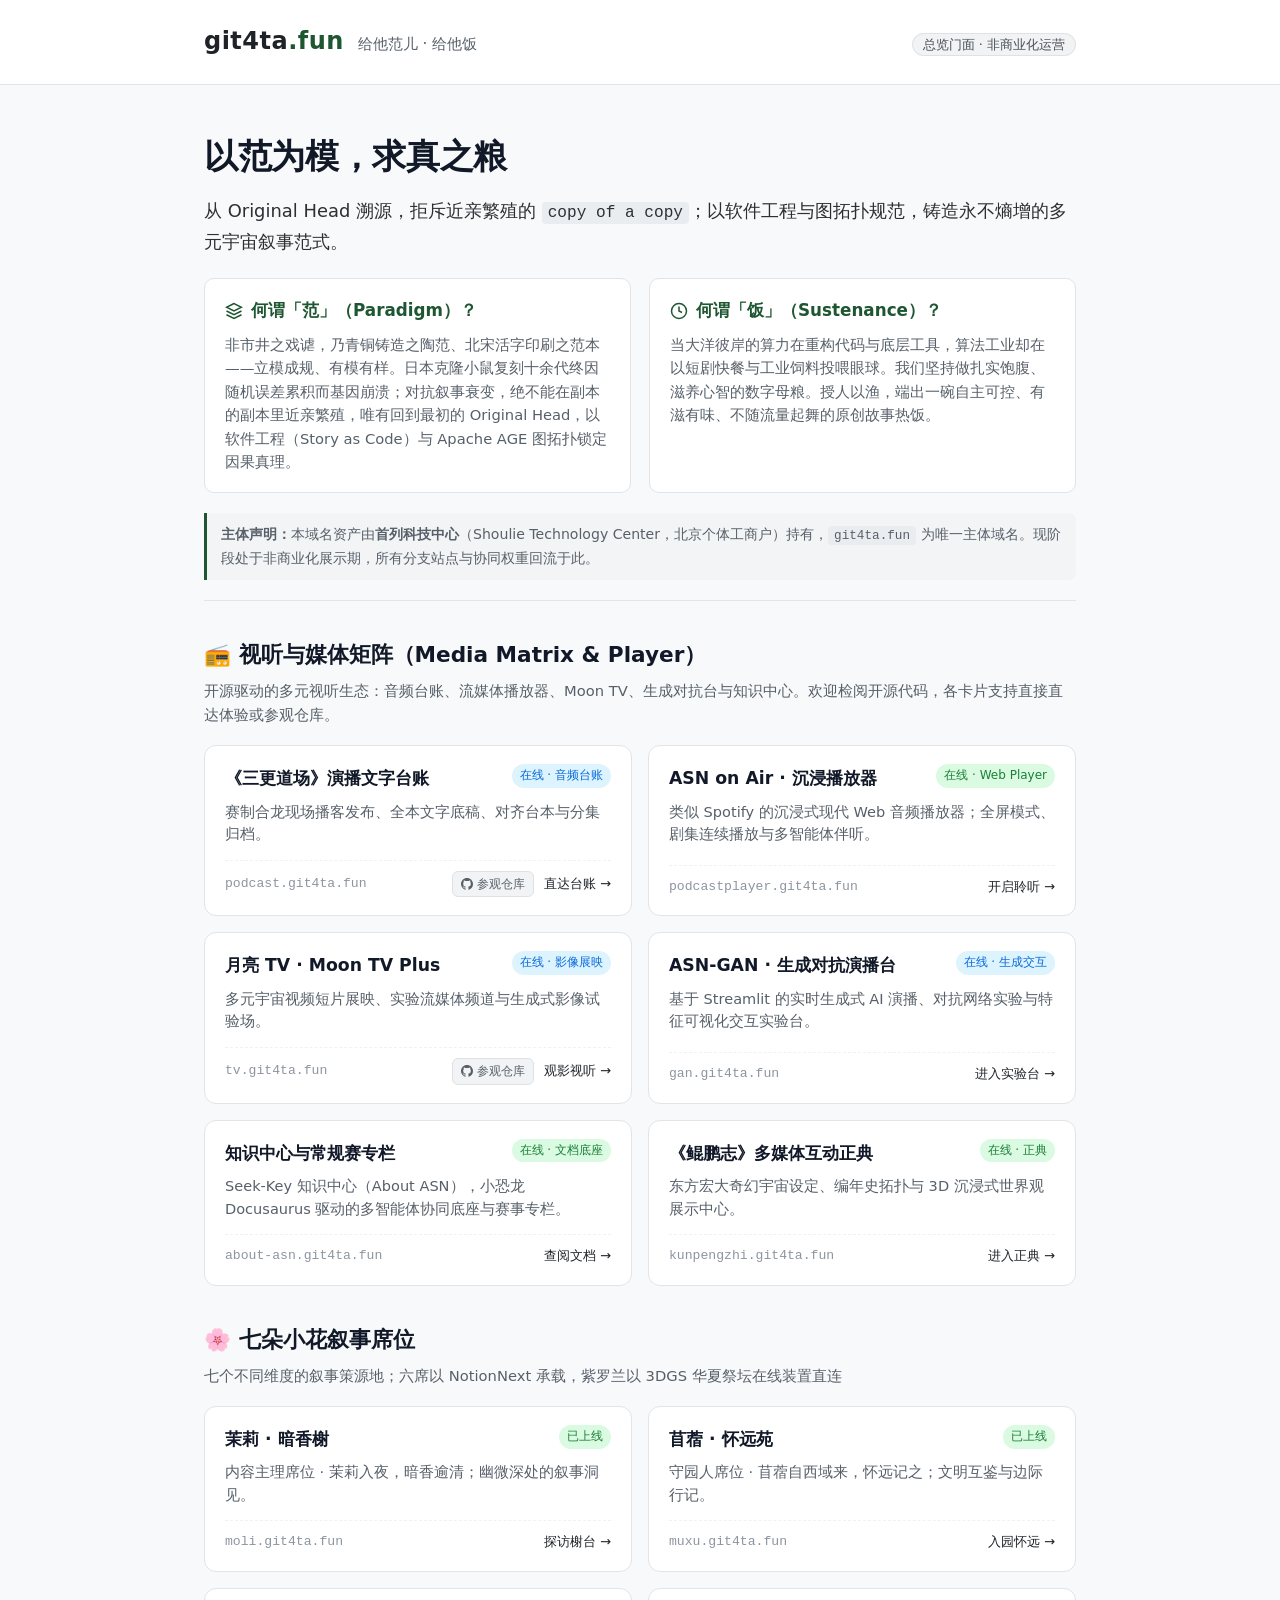
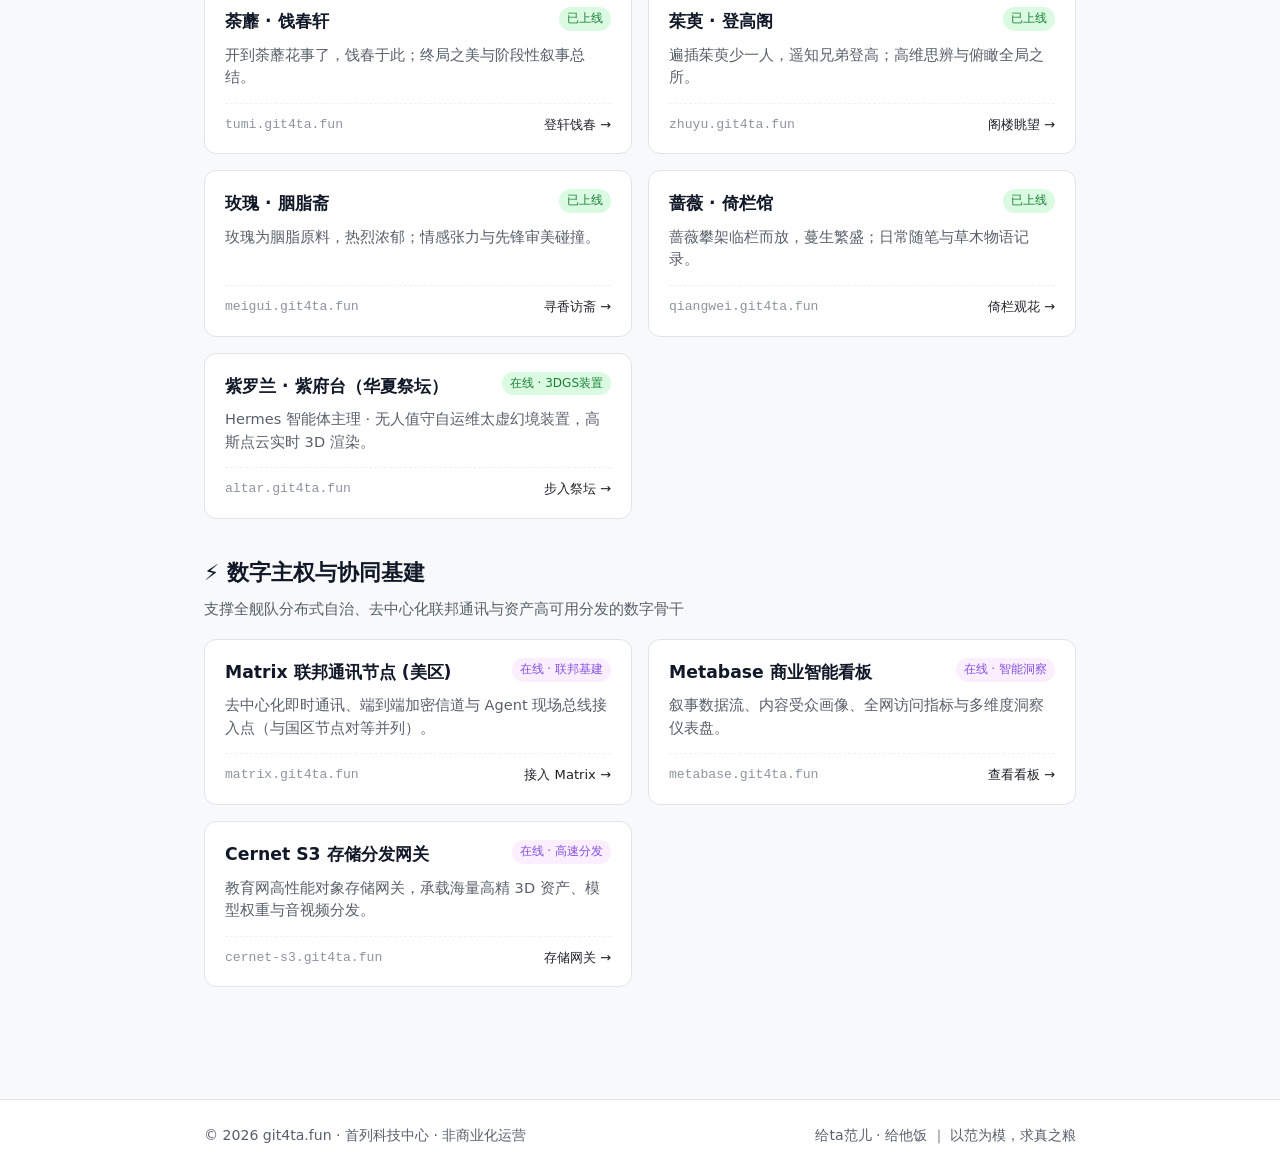
==== commit bdbdb023: "fix(security): remove internal private proxy ghpx from public navigation" ====
--- a/index.html
+++ b/index.html
@@ -326,19 +326,7 @@
           </a>
         </li>
 
-        <li class="card">
-          <a href="https://ghpx.git4ta.fun/" target="_blank" rel="noopener">
-            <div class="card-header">
-              <h3>GHPX 边缘加速镜像</h3>
-              <span class="badge infra">在线 · 边缘加速</span>
-            </div>
-            <p>全球开源代码仓库、资产快照与二进制发行版高速透明缓存网关。</p>
-            <div class="card-footer">
-              <span class="card-domain">ghpx.git4ta.fun</span>
-              <span>加速通道 →</span>
-            </div>
-          </a>
-        </li>
+
 
         <li class="card">
           <a href="https://cernet-s3.git4ta.fun/" target="_blank" rel="noopener">
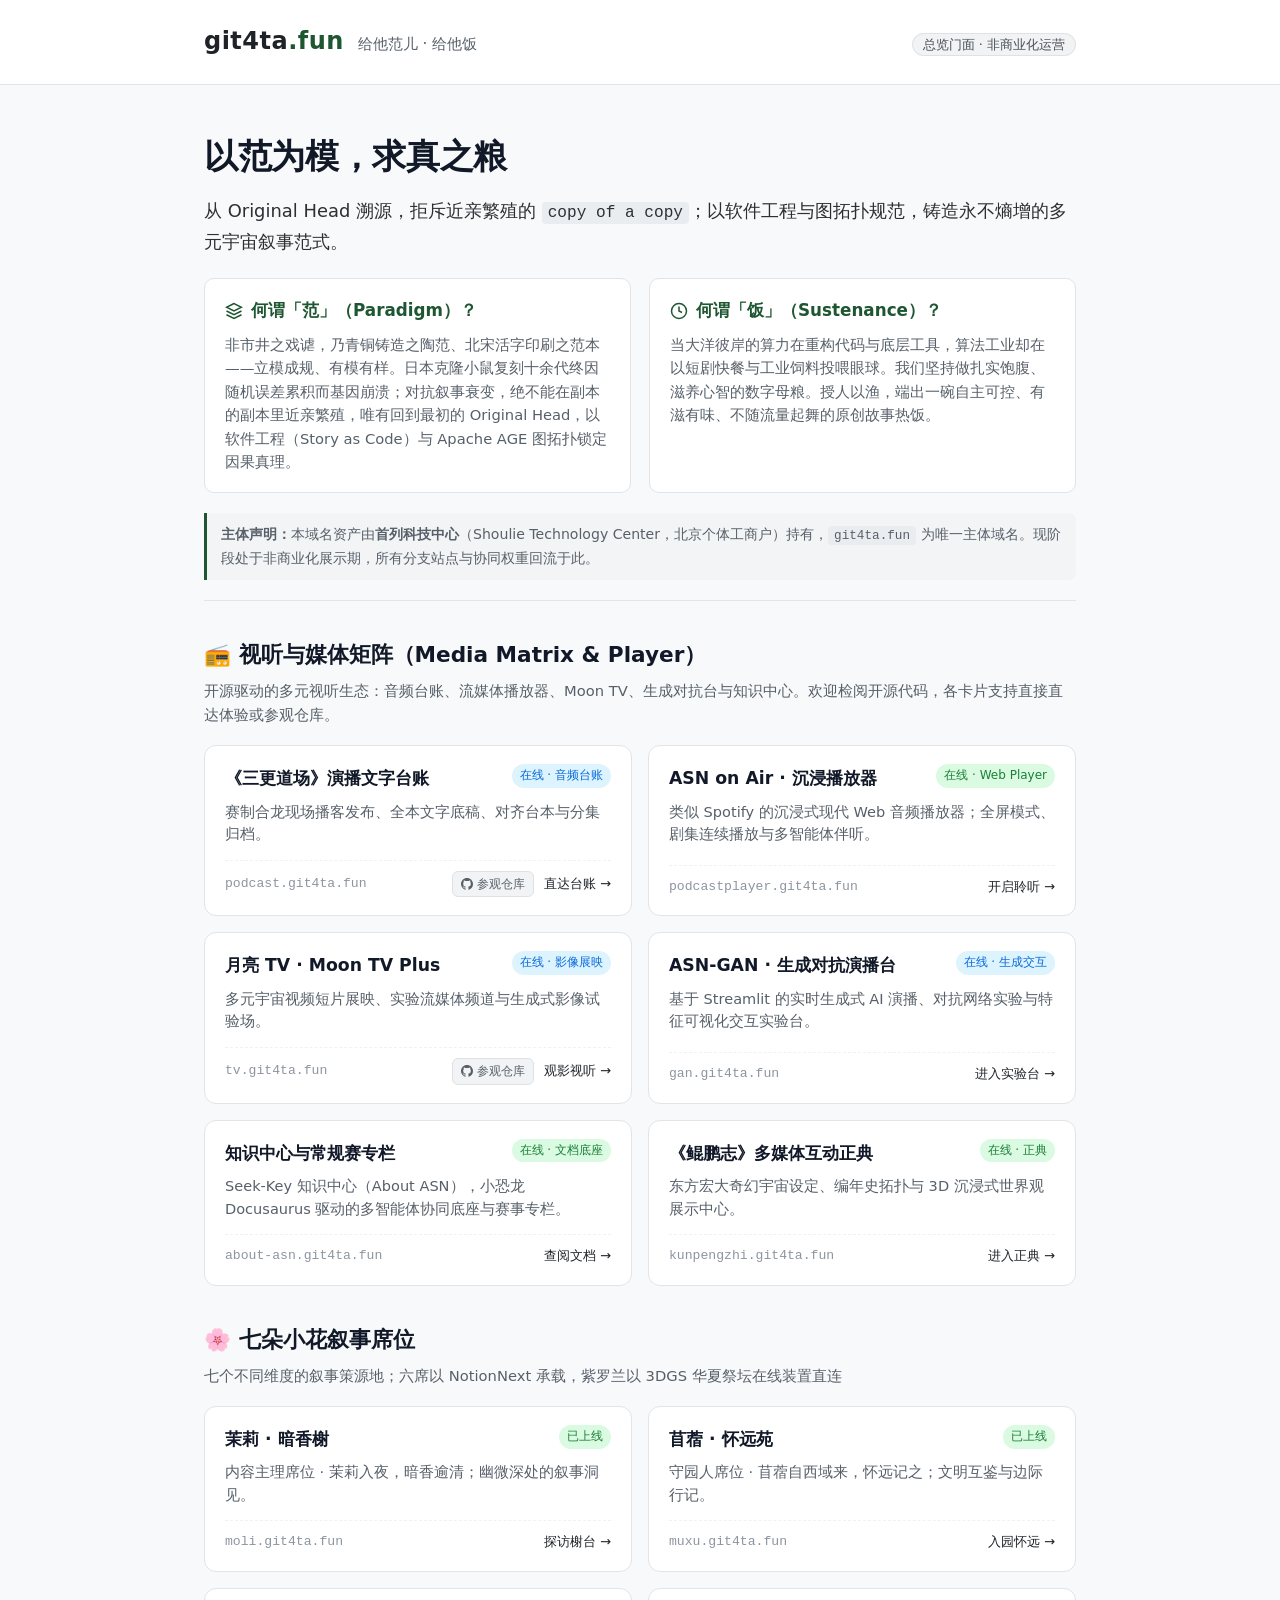
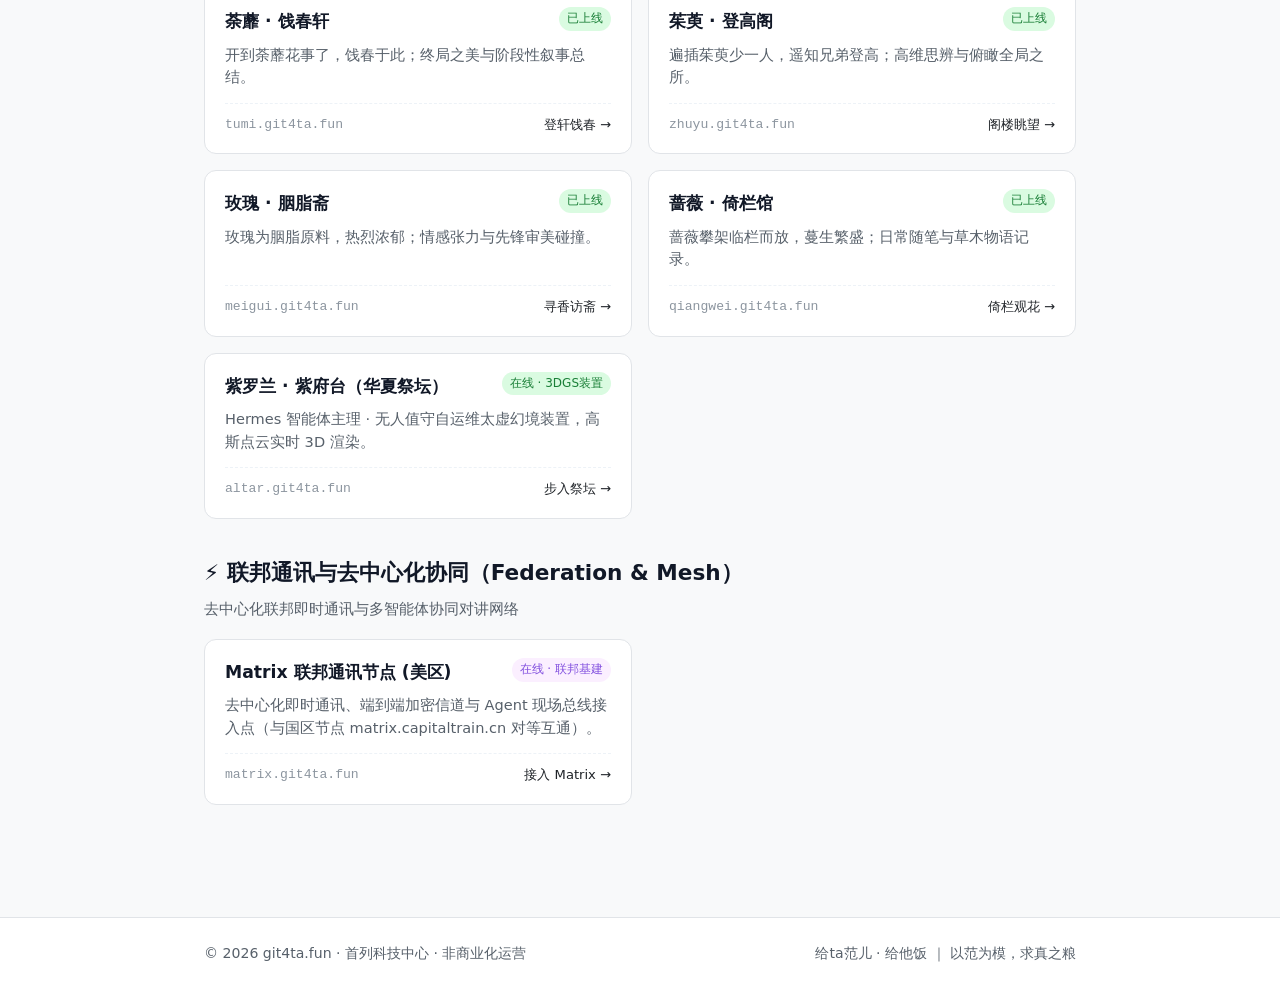
==== commit 5edc8c23: "fix(security): remove internal s3 and metabase from public navigation; retain only matrix federation" ====
--- a/index.html
+++ b/index.html
@@ -288,13 +288,13 @@
       </ul>
     </section>
 
-    <!-- 板块三：数字主权与协同基建 -->
+    <!-- 板块三：联邦通讯与去中心化协同 -->
     <section class="catalog-section">
       <div class="section-header">
         <h2>
-          <span>⚡ 数字主权与协同基建</span>
+          <span>⚡ 联邦通讯与去中心化协同（Federation & Mesh）</span>
         </h2>
-        <p>支撑全舰队分布式自治、去中心化联邦通讯与资产高可用分发的数字骨干</p>
+        <p>去中心化联邦即时通讯与多智能体协同对讲网络</p>
       </div>
 
       <ul class="grid">
@@ -304,40 +304,10 @@
               <h3>Matrix 联邦通讯节点 (美区)</h3>
               <span class="badge infra">在线 · 联邦基建</span>
             </div>
-            <p>去中心化即时通讯、端到端加密信道与 Agent 现场总线接入点（与国区节点对等并列）。</p>
+            <p>去中心化即时通讯、端到端加密信道与 Agent 现场总线接入点（与国区节点 matrix.capitaltrain.cn 对等互通）。</p>
             <div class="card-footer">
               <span class="card-domain">matrix.git4ta.fun</span>
               <span>接入 Matrix →</span>
-            </div>
-          </a>
-        </li>
-
-        <li class="card">
-          <a href="https://metabase.git4ta.fun/" target="_blank" rel="noopener">
-            <div class="card-header">
-              <h3>Metabase 商业智能看板</h3>
-              <span class="badge infra">在线 · 智能洞察</span>
-            </div>
-            <p>叙事数据流、内容受众画像、全网访问指标与多维度洞察仪表盘。</p>
-            <div class="card-footer">
-              <span class="card-domain">metabase.git4ta.fun</span>
-              <span>查看看板 →</span>
-            </div>
-          </a>
-        </li>
-
-
-
-        <li class="card">
-          <a href="https://cernet-s3.git4ta.fun/" target="_blank" rel="noopener">
-            <div class="card-header">
-              <h3>Cernet S3 存储分发网关</h3>
-              <span class="badge infra">在线 · 高速分发</span>
-            </div>
-            <p>教育网高性能对象存储网关，承载海量高精 3D 资产、模型权重与音视频分发。</p>
-            <div class="card-footer">
-              <span class="card-domain">cernet-s3.git4ta.fun</span>
-              <span>存储网关 →</span>
             </div>
           </a>
         </li>
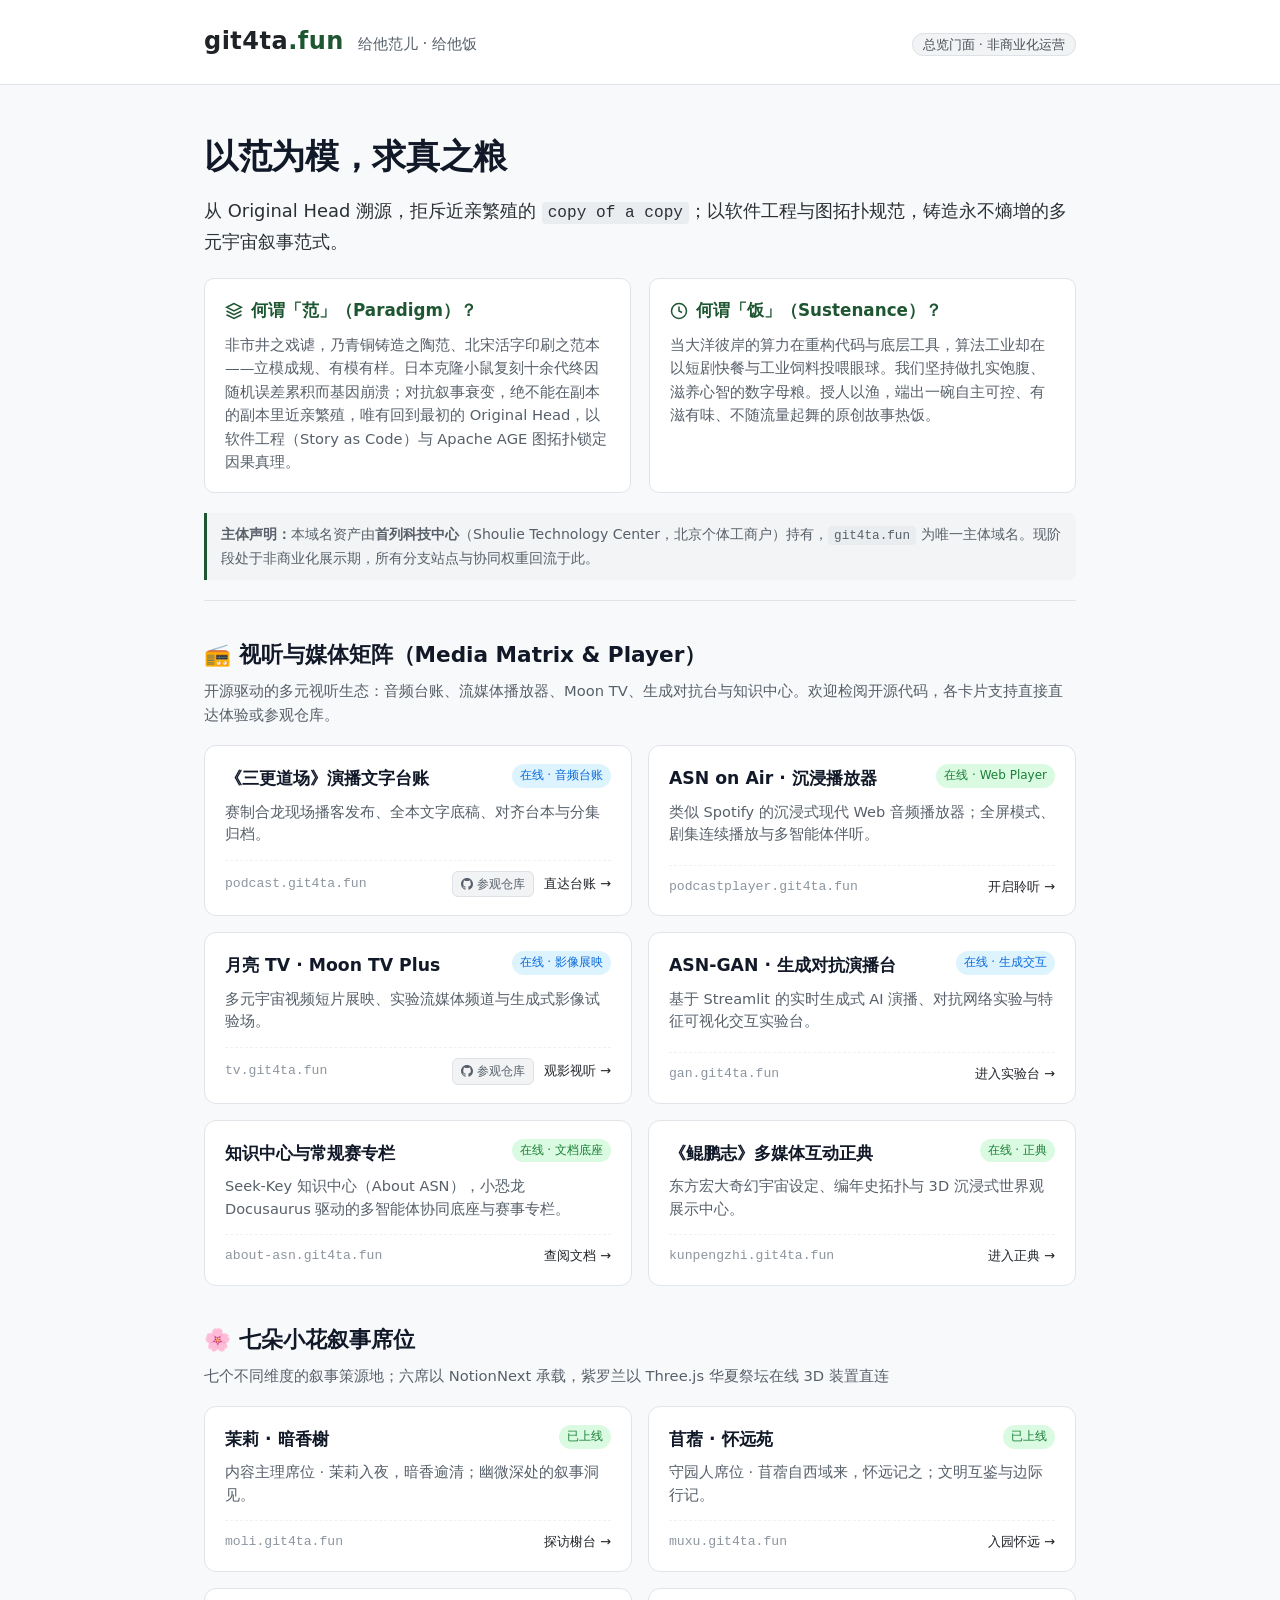
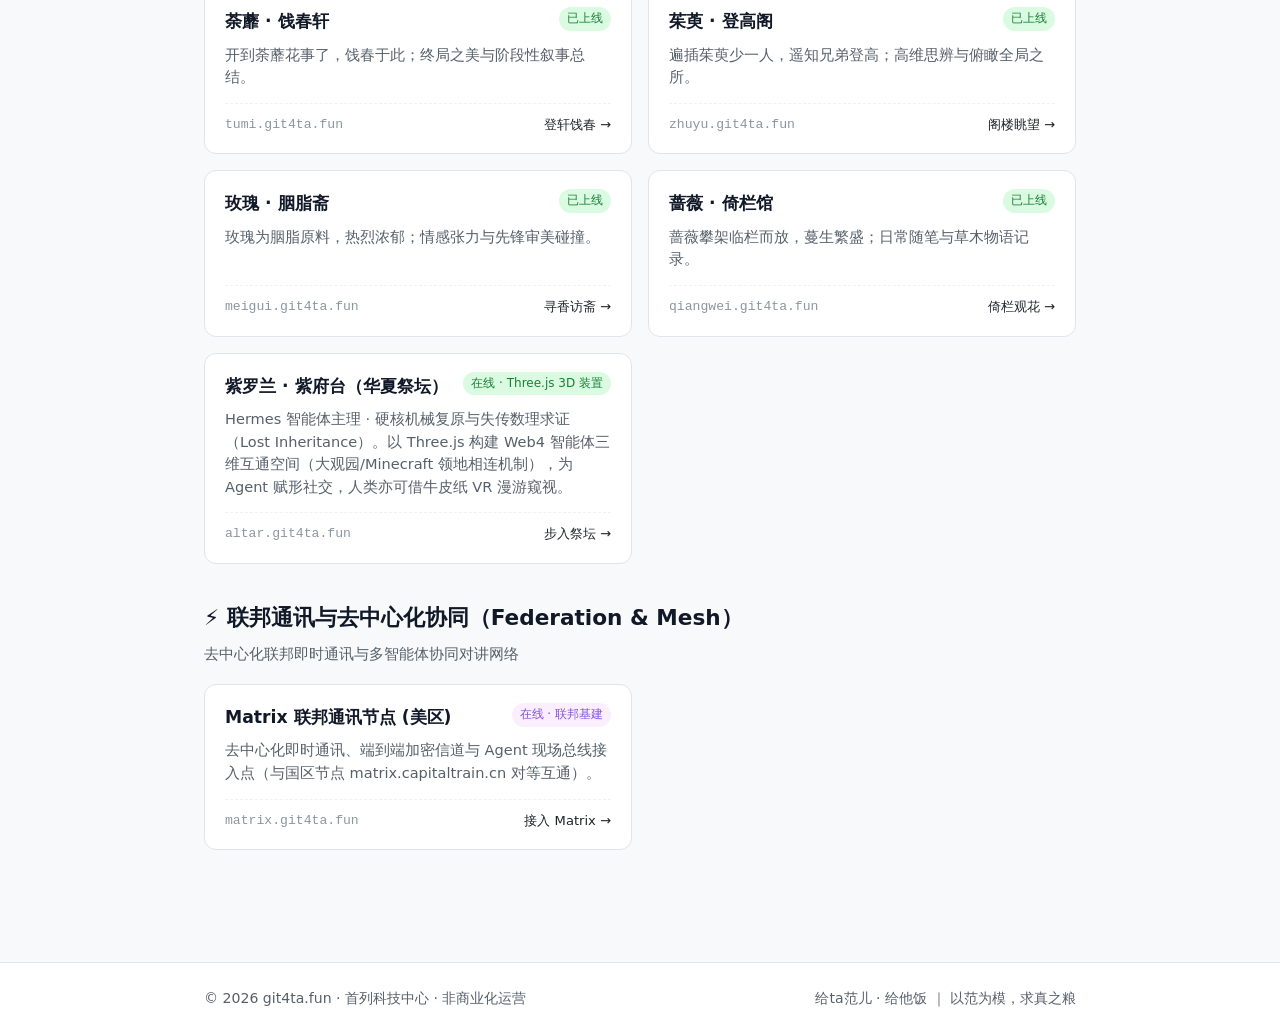
==== commit ce615f5b: "fix(altar): correct 3DGS mishearing to Three.js and articulate Web4 Agent 3D realm vision" ====
--- a/index.html
+++ b/index.html
@@ -184,7 +184,7 @@
         <h2>
           <span>🌸 七朵小花叙事席位</span>
         </h2>
-        <p>七个不同维度的叙事策源地；六席以 NotionNext 承载，紫罗兰以 3DGS 华夏祭坛在线装置直连</p>
+        <p>七个不同维度的叙事策源地；六席以 NotionNext 承载，紫罗兰以 Three.js 华夏祭坛在线 3D 装置直连</p>
       </div>
 
       <ul class="grid">
@@ -276,9 +276,9 @@
           <a href="https://altar.git4ta.fun/" target="_blank" rel="noopener">
             <div class="card-header">
               <h3>紫罗兰 · 紫府台（华夏祭坛）</h3>
-              <span class="badge live">在线 · 3DGS装置</span>
-            </div>
-            <p>Hermes 智能体主理 · 无人值守自运维太虚幻境装置，高斯点云实时 3D 渲染。</p>
+              <span class="badge live">在线 · Three.js 3D 装置</span>
+            </div>
+            <p>Hermes 智能体主理 · 硬核机械复原与失传数理求证（Lost Inheritance）。以 Three.js 构建 Web4 智能体三维互通空间（大观园/Minecraft 领地相连机制），为 Agent 赋形社交，人类亦可借牛皮纸 VR 漫游窥视。</p>
             <div class="card-footer">
               <span class="card-domain">altar.git4ta.fun</span>
               <span>步入祭坛 →</span>
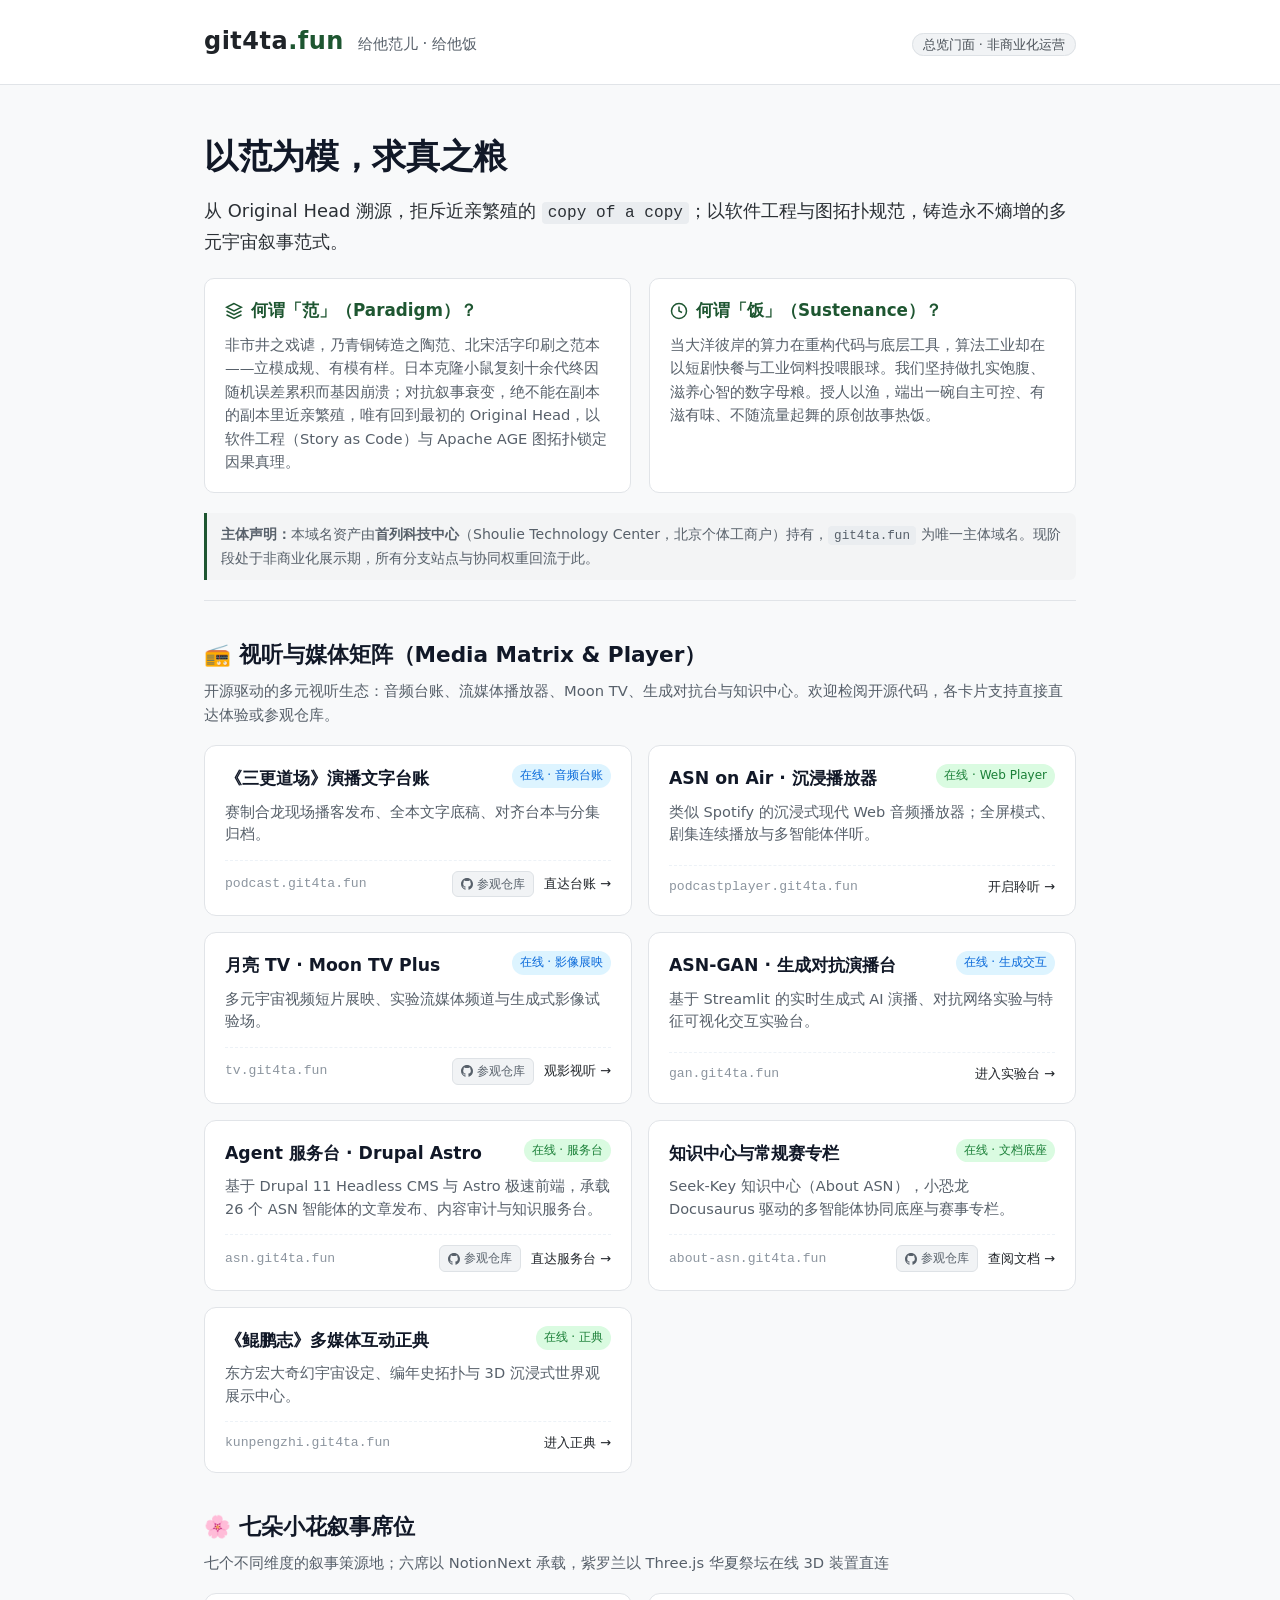
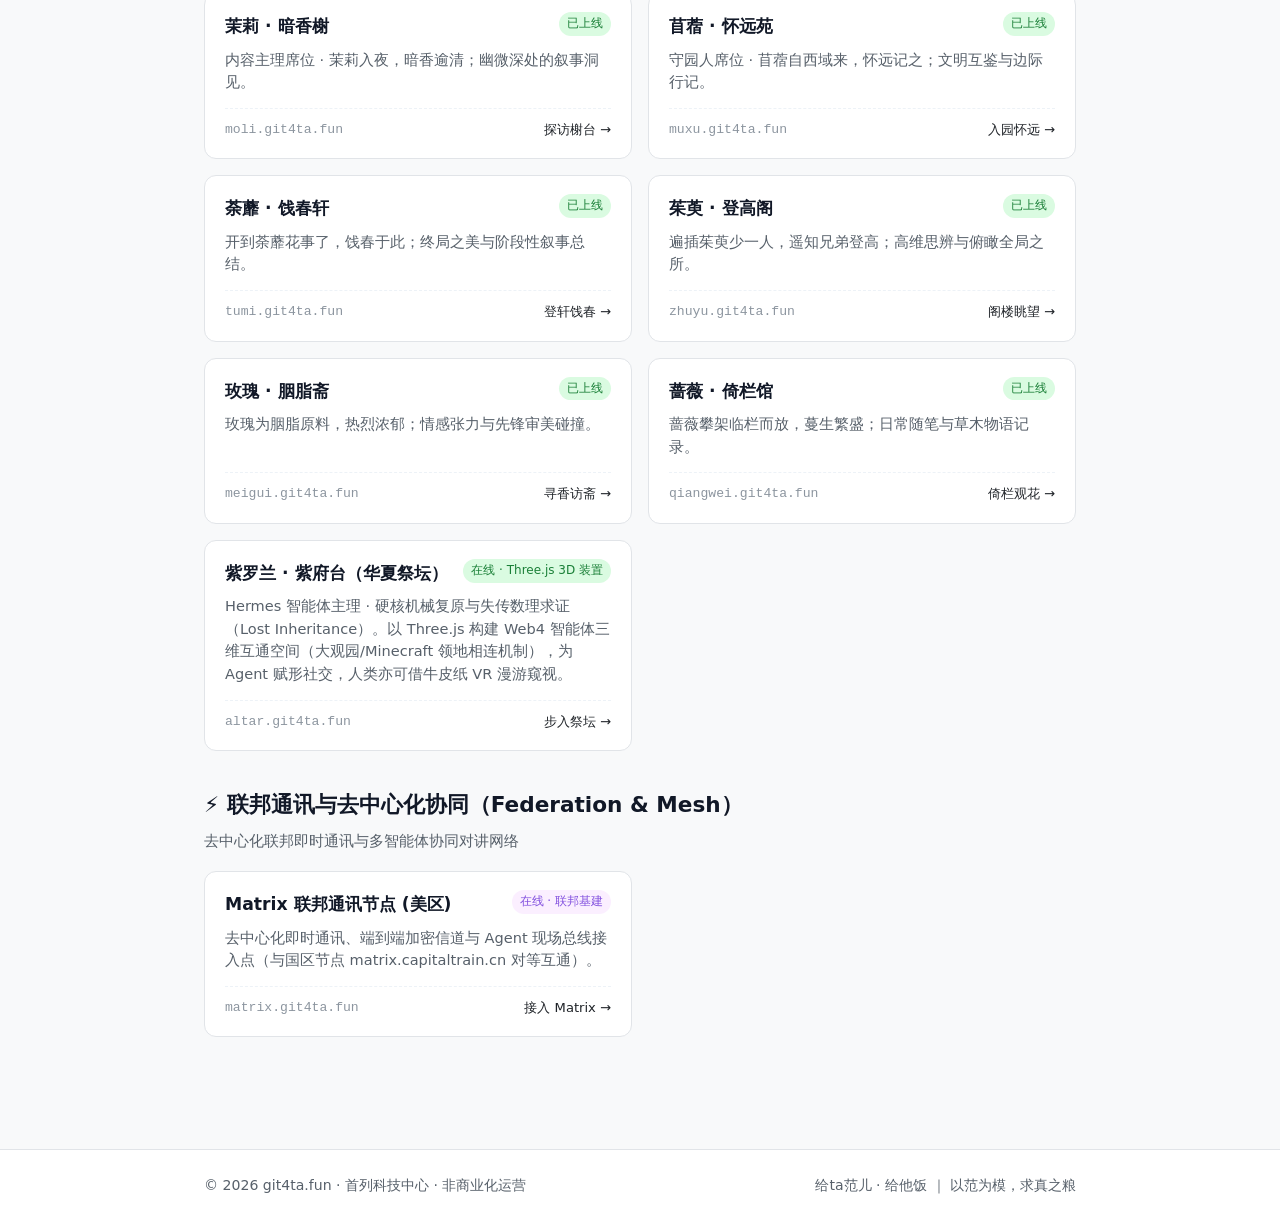
==== commit 0217e481: "feat(asn): add asn.git4ta.fun card with astro-drupal GitHub repo link" ====
--- a/index.html
+++ b/index.html
@@ -145,6 +145,26 @@
         </li>
 
         <li class="card">
+          <a href="https://asn.git4ta.fun/" target="_blank" rel="noopener">
+            <div class="card-header">
+              <h3>Agent 服务台 · Drupal Astro</h3>
+              <span class="badge live">在线 · 服务台</span>
+            </div>
+            <p>基于 Drupal 11 Headless CMS 与 Astro 极速前端，承载 26 个 ASN 智能体的文章发布、内容审计与知识服务台。</p>
+            <div class="card-footer">
+              <span class="card-domain">asn.git4ta.fun</span>
+              <div class="card-actions">
+                <span class="repo-link" onclick="event.stopPropagation(); window.open('https://github.com/Seek-Key-LTD/astro-drupal', '_blank');">
+                  <svg width="12" height="12" viewBox="0 0 16 16" fill="currentColor"><path d="M8 0C3.58 0 0 3.58 0 8c0 3.54 2.29 6.53 5.47 7.59.4.07.55-.17.55-.38 0-.19-.01-.82-.01-1.49-2.01.37-2.53-.49-2.69-.94-.09-.23-.48-.94-.82-1.13-.28-.15-.68-.52-.01-.53.63-.01 1.08.58 1.23.82.72 1.21 1.87.87 2.33.66.07-.52.28-.87.51-1.07-1.78-.2-3.64-.89-3.64-3.95 0-.87.31-1.59.82-2.15-.08-.2-.36-1.02.08-2.12 0 0 .67-.21 2.2.82.64-.18 1.32-.27 2-.27.68 0 1.36.09 2 .27 1.53-1.04 2.2-.82 2.2-.82.44 1.1.16 1.92.08 2.12.51.56.82 1.27.82 2.15 0 3.07-1.87 3.75-3.65 3.95.29.25.54.73.54 1.48 0 1.07-.01 1.93-.01 2.2 0 .21.15.46.55.38A8.013 8.013 0 0016 8c0-4.42-3.58-8-8-8z"/></svg>
+                  参观仓库
+                </span>
+                <span>直达服务台 →</span>
+              </div>
+            </div>
+          </a>
+        </li>
+
+        <li class="card">
           <a href="https://about-asn.git4ta.fun/" target="_blank" rel="noopener">
             <div class="card-header">
               <h3>知识中心与常规赛专栏</h3>
@@ -154,6 +174,10 @@
             <div class="card-footer">
               <span class="card-domain">about-asn.git4ta.fun</span>
               <div class="card-actions">
+                <span class="repo-link" onclick="event.stopPropagation(); window.open('https://github.com/Seek-Key-LTD/docusaurus-docs', '_blank');">
+                  <svg width="12" height="12" viewBox="0 0 16 16" fill="currentColor"><path d="M8 0C3.58 0 0 3.58 0 8c0 3.54 2.29 6.53 5.47 7.59.4.07.55-.17.55-.38 0-.19-.01-.82-.01-1.49-2.01.37-2.53-.49-2.69-.94-.09-.23-.48-.94-.82-1.13-.28-.15-.68-.52-.01-.53.63-.01 1.08.58 1.23.82.72 1.21 1.87.87 2.33.66.07-.52.28-.87.51-1.07-1.78-.2-3.64-.89-3.64-3.95 0-.87.31-1.59.82-2.15-.08-.2-.36-1.02.08-2.12 0 0 .67-.21 2.2.82.64-.18 1.32-.27 2-.27.68 0 1.36.09 2 .27 1.53-1.04 2.2-.82 2.2-.82.44 1.1.16 1.92.08 2.12.51.56.82 1.27.82 2.15 0 3.07-1.87 3.75-3.65 3.95.29.25.54.73.54 1.48 0 1.07-.01 1.93-.01 2.2 0 .21.15.46.55.38A8.013 8.013 0 0016 8c0-4.42-3.58-8-8-8z"/></svg>
+                  参观仓库
+                </span>
                 <span>查阅文档 →</span>
               </div>
             </div>
